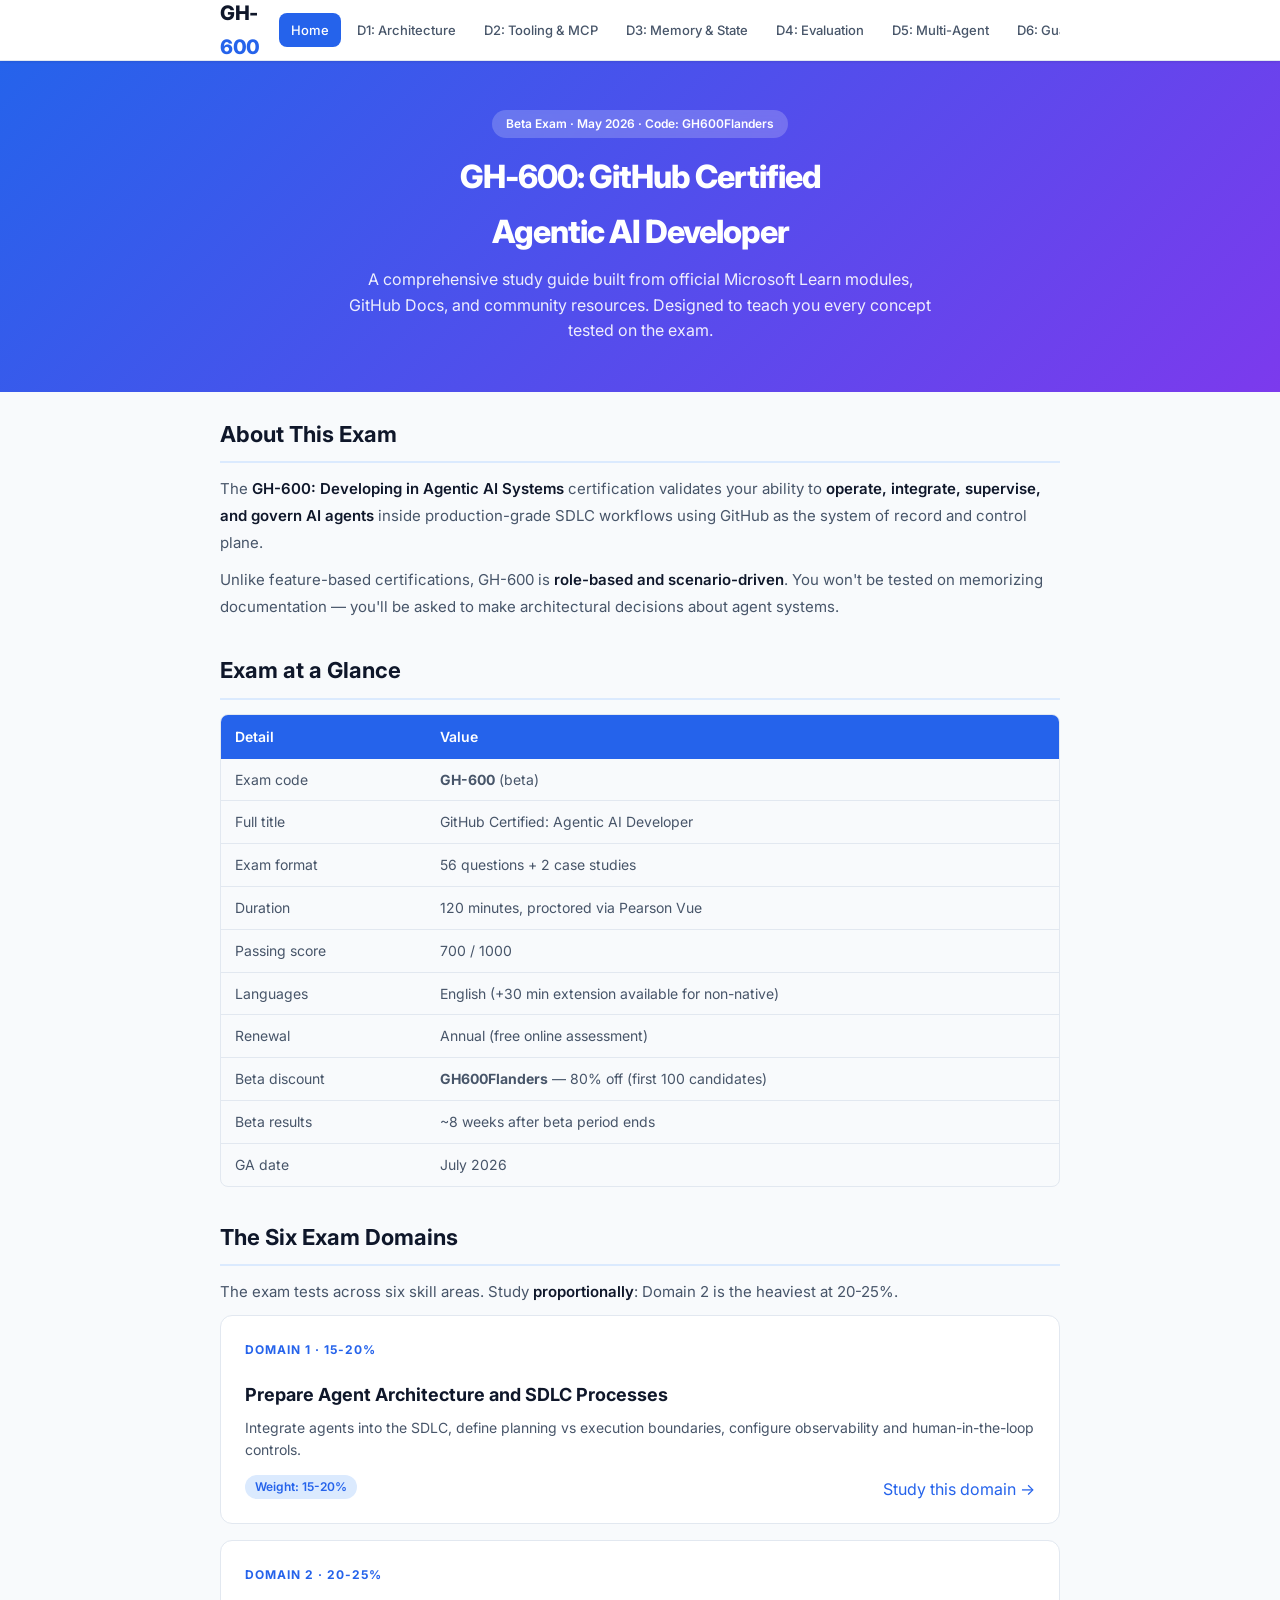
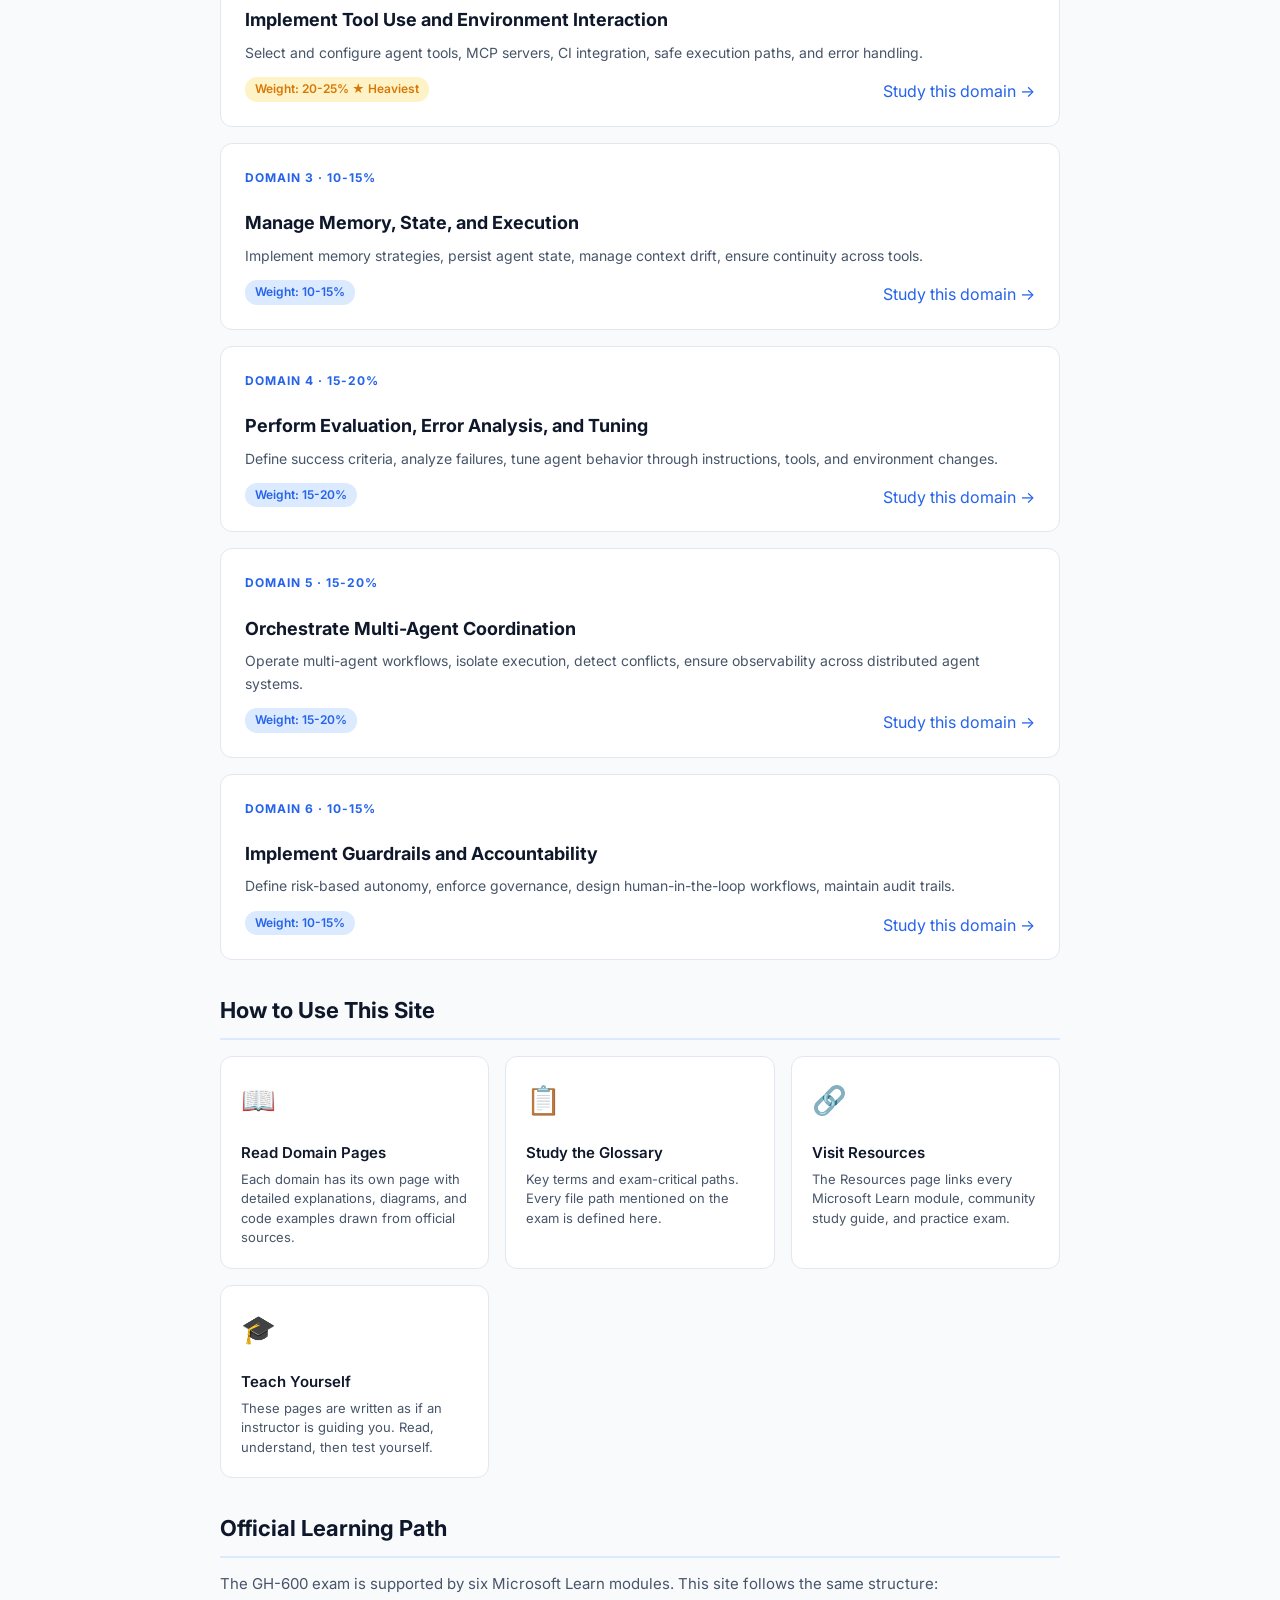
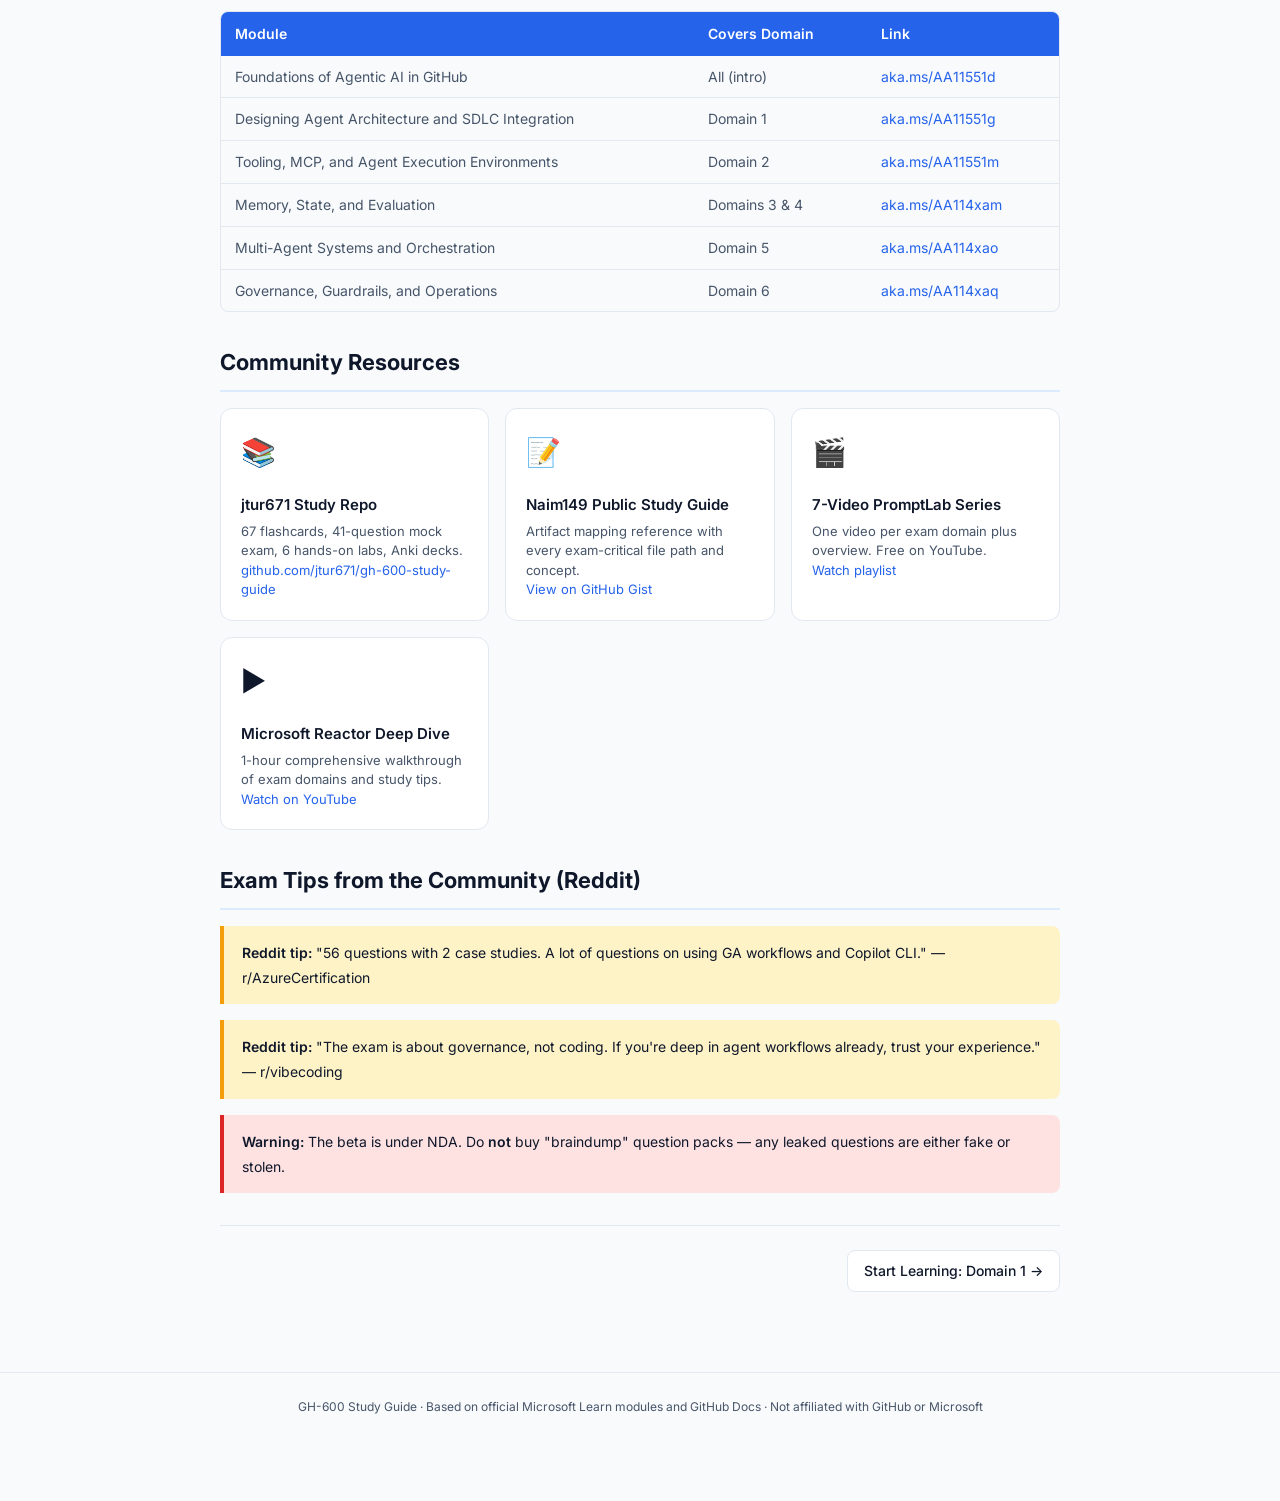
==== index.html @ c852d481 "Initial commit: GH-600 study site with all 6 domains, glossary, resources" ====
<!DOCTYPE html>
<html lang="en">
<head>
<meta charset="UTF-8">
<meta name="viewport" content="width=device-width, initial-scale=1.0">
<title>GH-600 Study - GitHub Certified: Agentic AI Developer</title>
<meta name="description" content="Comprehensive study resource for the GH-600 GitHub Certified: Agentic AI Developer exam">
<link rel="preconnect" href="https://fonts.googleapis.com">
<link href="https://fonts.googleapis.com/css2?family=Inter:wght@400;500;600;700;800&family=JetBrains+Mono:wght@400;500&display=swap" rel="stylesheet">
<link rel="stylesheet" href="style.css">
</head>
<body>

<header class="site-header">
  <div class="header-inner">
    <div class="header-logo"><span>GH-</span>600</div>
    <nav class="header-nav">
      <a href="index.html" class="active">Home</a>
      <a href="domain-1.html">D1: Architecture</a>
      <a href="domain-2.html">D2: Tooling &amp; MCP</a>
      <a href="domain-3.html">D3: Memory &amp; State</a>
      <a href="domain-4.html">D4: Evaluation</a>
      <a href="domain-5.html">D5: Multi-Agent</a>
      <a href="domain-6.html">D6: Guardrails</a>
      <a href="glossary.html">Glossary</a>
      <a href="resources.html">Resources</a>
    </nav>
  </div>
</header>

<section class="hero">
  <div class="hero-badge">Beta Exam · May 2026 · Code: GH600Flanders</div>
  <h1>GH-600: GitHub Certified<br>Agentic AI Developer</h1>
  <p>A comprehensive study guide built from official Microsoft Learn modules, GitHub Docs, and community resources. Designed to teach you every concept tested on the exam.</p>
</section>

<main class="main">

  <div class="section">
    <h2>About This Exam</h2>
    <p>The <strong>GH-600: Developing in Agentic AI Systems</strong> certification validates your ability to <strong>operate, integrate, supervise, and govern AI agents</strong> inside production-grade SDLC workflows using GitHub as the system of record and control plane.</p>
    <p>Unlike feature-based certifications, GH-600 is <strong>role-based and scenario-driven</strong>. You won't be tested on memorizing documentation — you'll be asked to make architectural decisions about agent systems.</p>
  </div>

  <div class="section">
    <h2>Exam at a Glance</h2>
    <div class="table-wrap">
      <table>
        <tr><th>Detail</th><th>Value</th></tr>
        <tr><td>Exam code</td><td><strong>GH-600</strong> (beta)</td></tr>
        <tr><td>Full title</td><td>GitHub Certified: Agentic AI Developer</td></tr>
        <tr><td>Exam format</td><td>56 questions + 2 case studies</td></tr>
        <tr><td>Duration</td><td>120 minutes, proctored via Pearson Vue</td></tr>
        <tr><td>Passing score</td><td>700 / 1000</td></tr>
        <tr><td>Languages</td><td>English (+30 min extension available for non-native)</td></tr>
        <tr><td>Renewal</td><td>Annual (free online assessment)</td></tr>
        <tr><td>Beta discount</td><td><strong>GH600Flanders</strong> — 80% off (first 100 candidates)</td></tr>
        <tr><td>Beta results</td><td>~8 weeks after beta period ends</td></tr>
        <tr><td>GA date</td><td>July 2026</td></tr>
      </table>
    </div>
  </div>

  <div class="section">
    <h2>The Six Exam Domains</h2>
    <p>The exam tests across six skill areas. Study <strong>proportionally</strong>: Domain 2 is the heaviest at 20-25%.</p>

    <div class="domain-card">
      <div class="domain-num">Domain 1 · 15-20%</div>
      <h3>Prepare Agent Architecture and SDLC Processes</h3>
      <p>Integrate agents into the SDLC, define planning vs execution boundaries, configure observability and human-in-the-loop controls.</p>
      <span class="weight">Weight: 15-20%</span>
      <a href="domain-1.html" style="float:right;margin-top:4px">Study this domain &rarr;</a>
    </div>

    <div class="domain-card">
      <div class="domain-num">Domain 2 · 20-25%</div>
      <h3>Implement Tool Use and Environment Interaction</h3>
      <p>Select and configure agent tools, MCP servers, CI integration, safe execution paths, and error handling.</p>
      <span class="weight heavy">Weight: 20-25% ★ Heaviest</span>
      <a href="domain-2.html" style="float:right;margin-top:4px">Study this domain &rarr;</a>
    </div>

    <div class="domain-card">
      <div class="domain-num">Domain 3 · 10-15%</div>
      <h3>Manage Memory, State, and Execution</h3>
      <p>Implement memory strategies, persist agent state, manage context drift, ensure continuity across tools.</p>
      <span class="weight">Weight: 10-15%</span>
      <a href="domain-3.html" style="float:right;margin-top:4px">Study this domain &rarr;</a>
    </div>

    <div class="domain-card">
      <div class="domain-num">Domain 4 · 15-20%</div>
      <h3>Perform Evaluation, Error Analysis, and Tuning</h3>
      <p>Define success criteria, analyze failures, tune agent behavior through instructions, tools, and environment changes.</p>
      <span class="weight">Weight: 15-20%</span>
      <a href="domain-4.html" style="float:right;margin-top:4px">Study this domain &rarr;</a>
    </div>

    <div class="domain-card">
      <div class="domain-num">Domain 5 · 15-20%</div>
      <h3>Orchestrate Multi-Agent Coordination</h3>
      <p>Operate multi-agent workflows, isolate execution, detect conflicts, ensure observability across distributed agent systems.</p>
      <span class="weight">Weight: 15-20%</span>
      <a href="domain-5.html" style="float:right;margin-top:4px">Study this domain &rarr;</a>
    </div>

    <div class="domain-card">
      <div class="domain-num">Domain 6 · 10-15%</div>
      <h3>Implement Guardrails and Accountability</h3>
      <p>Define risk-based autonomy, enforce governance, design human-in-the-loop workflows, maintain audit trails.</p>
      <span class="weight">Weight: 10-15%</span>
      <a href="domain-6.html" style="float:right;margin-top:4px">Study this domain &rarr;</a>
    </div>
  </div>

  <div class="section">
    <h2>How to Use This Site</h2>
    <div class="card-grid">
      <div class="card">
        <div class="card-icon">📖</div>
        <h4>Read Domain Pages</h4>
        <p>Each domain has its own page with detailed explanations, diagrams, and code examples drawn from official sources.</p>
      </div>
      <div class="card">
        <div class="card-icon">📋</div>
        <h4>Study the Glossary</h4>
        <p>Key terms and exam-critical paths. Every file path mentioned on the exam is defined here.</p>
      </div>
      <div class="card">
        <div class="card-icon">🔗</div>
        <h4>Visit Resources</h4>
        <p>The Resources page links every Microsoft Learn module, community study guide, and practice exam.</p>
      </div>
      <div class="card">
        <div class="card-icon">🎓</div>
        <h4>Teach Yourself</h4>
        <p>These pages are written as if an instructor is guiding you. Read, understand, then test yourself.</p>
      </div>
    </div>
  </div>

  <div class="section">
    <h2>Official Learning Path</h2>
    <p>The GH-600 exam is supported by six Microsoft Learn modules. This site follows the same structure:</p>
    <div class="table-wrap">
      <table>
        <tr><th>Module</th><th>Covers Domain</th><th>Link</th></tr>
        <tr><td>Foundations of Agentic AI in GitHub</td><td>All (intro)</td><td><a href="https://aka.ms/AA11551d" target="_blank">aka.ms/AA11551d</a></td></tr>
        <tr><td>Designing Agent Architecture and SDLC Integration</td><td>Domain 1</td><td><a href="https://aka.ms/AA11551g" target="_blank">aka.ms/AA11551g</a></td></tr>
        <tr><td>Tooling, MCP, and Agent Execution Environments</td><td>Domain 2</td><td><a href="https://aka.ms/AA11551m" target="_blank">aka.ms/AA11551m</a></td></tr>
        <tr><td>Memory, State, and Evaluation</td><td>Domains 3 &amp; 4</td><td><a href="https://aka.ms/AA114xam" target="_blank">aka.ms/AA114xam</a></td></tr>
        <tr><td>Multi-Agent Systems and Orchestration</td><td>Domain 5</td><td><a href="https://aka.ms/AA114xao" target="_blank">aka.ms/AA114xao</a></td></tr>
        <tr><td>Governance, Guardrails, and Operations</td><td>Domain 6</td><td><a href="https://aka.ms/AA114xaq" target="_blank">aka.ms/AA114xaq</a></td></tr>
      </table>
    </div>
  </div>

  <div class="section">
    <h2>Community Resources</h2>
    <div class="card-grid">
      <div class="card">
        <div class="card-icon">📚</div>
        <h4>jtur671 Study Repo</h4>
        <p>67 flashcards, 41-question mock exam, 6 hands-on labs, Anki decks.<br><a href="https://github.com/jtur671/gh-600-study-guide" target="_blank">github.com/jtur671/gh-600-study-guide</a></p>
      </div>
      <div class="card">
        <div class="card-icon">📝</div>
        <h4>Naim149 Public Study Guide</h4>
        <p>Artifact mapping reference with every exam-critical file path and concept.<br><a href="https://gist.github.com/naim149/a8aa41c7468685b7d984822c38863aae" target="_blank">View on GitHub Gist</a></p>
      </div>
      <div class="card">
        <div class="card-icon">🎬</div>
        <h4>7-Video PromptLab Series</h4>
        <p>One video per exam domain plus overview. Free on YouTube.<br><a href="https://www.youtube.com/playlist?list=PLxgUmxsBhjMhyjJhNM9dxSCdJj2yExS2Y" target="_blank">Watch playlist</a></p>
      </div>
      <div class="card">
        <div class="card-icon">▶️</div>
        <h4>Microsoft Reactor Deep Dive</h4>
        <p>1-hour comprehensive walkthrough of exam domains and study tips.<br><a href="https://www.youtube.com/watch?v=bgj20o0kYKg" target="_blank">Watch on YouTube</a></p>
      </div>
    </div>
  </div>

  <div class="section">
    <h2>Exam Tips from the Community (Reddit)</h2>
    <div class="callout tip">
      <p><strong>Reddit tip:</strong> "56 questions with 2 case studies. A lot of questions on using GA workflows and Copilot CLI." — r/AzureCertification</p>
    </div>
    <div class="callout tip">
      <p><strong>Reddit tip:</strong> "The exam is about governance, not coding. If you're deep in agent workflows already, trust your experience." — r/vibecoding</p>
    </div>
    <div class="callout warning">
      <p><strong>Warning:</strong> The beta is under NDA. Do <strong>not</strong> buy "braindump" question packs — any leaked questions are either fake or stolen.</p>
    </div>
  </div>

  <div class="nav-links">
    <span></span>
    <a href="domain-1.html">Start Learning: Domain 1 &rarr;</a>
  </div>

</main>

<footer class="site-footer">
  <p>GH-600 Study Guide · Based on official Microsoft Learn modules and GitHub Docs · Not affiliated with GitHub or Microsoft</p>
</footer>

</body>
</html>
---- style.css ----
/* ===== GH-600 STUDY SITE ===== */
:root {
  --bg: #f8fafc;
  --surface: #ffffff;
  --text: #0f172a;
  --text-secondary: #475569;
  --primary: #2563eb;
  --primary-dark: #1d4ed8;
  --primary-light: #dbeafe;
  --primary-glow: rgba(37,99,235,.08);
  --success: #059669;
  --success-light: #d1fae5;
  --error: #dc2626;
  --border: #e2e8f0;
  --border-light: #f1f5f9;
  --shadow: 0 1px 3px rgba(0,0,0,.06),0 1px 2px rgba(0,0,0,.04);
  --shadow-md: 0 4px 6px -1px rgba(0,0,0,.07),0 2px 4px -1px rgba(0,0,0,.04);
  --radius: 12px;
  --radius-sm: 8px;
  --max-w: 880px;
  --font: 'Inter', -apple-system, BlinkMacSystemFont, 'Segoe UI', sans-serif;
  --mono: 'JetBrains Mono', 'Fira Code', monospace;
}

*,*::before,*::after{box-sizing:border-box;margin:0;padding:0}
html{font-size:16px;-webkit-text-size-adjust:100%;scroll-behavior:smooth}
body{font-family:var(--font);background:var(--bg);color:var(--text);line-height:1.7;min-height:100vh;padding-bottom:60px}
a{color:var(--primary);text-decoration:none;transition:color .15s}
a:hover{color:var(--primary-dark);text-decoration:underline}

/* ===== HEADER ===== */
.site-header{background:var(--surface);border-bottom:1px solid var(--border);position:sticky;top:0;z-index:100;box-shadow:var(--shadow)}
.header-inner{max-width:var(--max-w);margin:0 auto;padding:0 20px;display:flex;align-items:center;justify-content:space-between;height:60px}
.header-logo{font-size:20px;font-weight:800;color:var(--primary);letter-spacing:-.5px}
.header-logo span{color:var(--text)}
.header-nav{display:flex;gap:4px;overflow-x:auto;-webkit-overflow-scrolling:touch;scrollbar-width:none}
.header-nav::-webkit-scrollbar{display:none}
.header-nav a{padding:6px 12px;border-radius:var(--radius-sm);font-size:13px;font-weight:500;color:var(--text-secondary);white-space:nowrap;transition:all .15s}
.header-nav a:hover{background:var(--primary-light);color:var(--primary);text-decoration:none}
.header-nav a.active{background:var(--primary);color:#fff}

/* ===== HERO ===== */
.hero{background:linear-gradient(135deg,var(--primary) 0%,#7c3aed 100%);color:#fff;padding:48px 20px;text-align:center}
.hero h1{font-size:32px;font-weight:800;margin-bottom:8px;letter-spacing:-1px}
.hero p{font-size:16px;opacity:.9;max-width:600px;margin:0 auto;line-height:1.6}
.hero-badge{display:inline-block;background:rgba(255,255,255,.2);padding:4px 14px;border-radius:20px;font-size:12px;font-weight:600;margin-bottom:12px;backdrop-filter:blur(4px)}

/* ===== MAIN ===== */
.main{max-width:var(--max-w);margin:0 auto;padding:24px 20px}

/* ===== SECTION ===== */
.section{margin-bottom:32px}
.section h2{font-size:22px;font-weight:700;color:var(--text);margin-bottom:12px;padding-bottom:8px;border-bottom:2px solid var(--primary-light)}
.section h3{font-size:18px;font-weight:600;color:var(--text);margin:20px 0 8px 0}
.section h4{font-size:15px;font-weight:600;color:var(--text);margin:16px 0 6px 0}
.section p{font-size:15px;color:var(--text-secondary);margin-bottom:10px;line-height:1.8}
.section ul,.section ol{padding-left:22px;margin-bottom:12px}
.section li{font-size:15px;color:var(--text-secondary);margin-bottom:6px;line-height:1.7}
.section li strong,.section p strong{color:var(--text);font-weight:600}
.section li code,.section p code{background:var(--primary-light);color:var(--primary);padding:1px 5px;border-radius:4px;font-family:var(--mono);font-size:13px}

/* ===== CALLOUT ===== */
.callout{background:var(--primary-light);border-left:4px solid var(--primary);border-radius:0 var(--radius-sm) var(--radius-sm) 0;padding:14px 18px;margin:16px 0}
.callout p{font-size:14px;color:var(--text);margin:0}
.callout strong{color:var(--primary-dark)}
.callout.tip{background:#fef3c7;border-left-color:#f59e0b}
.callout.warning{background:#fee2e2;border-left-color:#dc2626}
.callout.success{background:var(--success-light);border-left-color:var(--success)}

/* ===== CODE ===== */
.code-block{background:#1e293b;border-radius:var(--radius-sm);padding:16px 18px;margin:14px 0;overflow-x:auto;font-family:var(--mono);font-size:13px;line-height:1.6;color:#e2e8f0;white-space:pre}

/* ===== TABLE ===== */
.table-wrap{overflow-x:auto;margin:14px 0;border-radius:var(--radius-sm);border:1px solid var(--border)}
table{width:100%;border-collapse:collapse;font-size:14px}
th{background:var(--primary);color:#fff;padding:10px 14px;text-align:left;font-weight:600;white-space:nowrap}
td{padding:9px 14px;border-bottom:1px solid var(--border);color:var(--text-secondary);vertical-align:top}
tr:last-child td{border-bottom:none}
tr:nth-child(even){background:var(--bg)}
tr:hover td{background:var(--primary-light)}

/* ===== CARDS GRID ===== */
.card-grid{display:grid;grid-template-columns:repeat(auto-fill,minmax(240px,1fr));gap:16px;margin:16px 0}
.card{background:var(--surface);border:1px solid var(--border);border-radius:var(--radius);padding:20px;transition:all .2s;cursor:default}
.card:hover{box-shadow:var(--shadow-md);border-color:var(--primary)}
.card-icon{font-size:28px;margin-bottom:8px}
.card h4{font-size:15px;font-weight:600;color:var(--text);margin-bottom:4px}
.card p{font-size:13px;color:var(--text-secondary);line-height:1.5;margin:0}

/* ===== DIAGRAM CONTAINER ===== */
.diagram-wrap{background:var(--surface);border:1px solid var(--border);border-radius:var(--radius);padding:24px;margin:16px 0;overflow-x:auto;text-align:center}
.diagram-wrap svg{max-width:100%;height:auto}
.diagram-caption{font-size:12px;color:var(--text-secondary);margin-top:8px;text-align:center;font-style:italic}

/* ===== DOMAIN CARD ===== */
.domain-card{background:var(--surface);border:1px solid var(--border);border-radius:var(--radius);padding:24px;margin-bottom:16px;transition:all .2s}
.domain-card:hover{border-color:var(--primary);box-shadow:var(--shadow-md)}
.domain-card .domain-num{font-size:12px;font-weight:700;color:var(--primary);text-transform:uppercase;letter-spacing:1px;margin-bottom:4px}
.domain-card h3{font-size:18px;font-weight:700;color:var(--text);margin-bottom:6px}
.domain-card p{font-size:14px;color:var(--text-secondary);margin-bottom:10px;line-height:1.6}
.domain-card .weight{display:inline-block;background:var(--primary-light);color:var(--primary);padding:2px 10px;border-radius:12px;font-size:12px;font-weight:600}
.domain-card .weight.heavy{background:#fef3c7;color:#d97706}

/* ===== NAV LINK ===== */
.nav-links{display:flex;justify-content:space-between;padding:24px 0;border-top:1px solid var(--border);margin-top:24px}
.nav-links a{display:inline-flex;align-items:center;gap:6px;padding:8px 16px;background:var(--surface);border:1px solid var(--border);border-radius:var(--radius-sm);font-size:14px;font-weight:500;color:var(--text);transition:all .15s}
.nav-links a:hover{background:var(--primary);color:#fff;text-decoration:none;border-color:var(--primary)}

/* ===== FOOTER ===== */
.site-footer{text-align:center;padding:24px 20px;font-size:12px;color:var(--text-secondary);border-top:1px solid var(--border);margin-top:32px}

/* ===== RESPONSIVE ===== */
@media(max-width:640px){
  .header-inner{padding:0 12px;flex-wrap:wrap;height:auto;gap:8px;padding:10px 12px}
  .header-nav{gap:2px;width:100%;justify-content:center}
  .header-nav a{padding:5px 8px;font-size:11px}
  .hero h1{font-size:24px}
  .hero p{font-size:14px}
  .main{padding:16px 12px}
  .section h2{font-size:19px}
  .card-grid{grid-template-columns:1fr}
  .domain-card{padding:16px}
  .code-block{font-size:11px;padding:10px 12px}
  .nav-links{flex-direction:column;gap:8px}
}
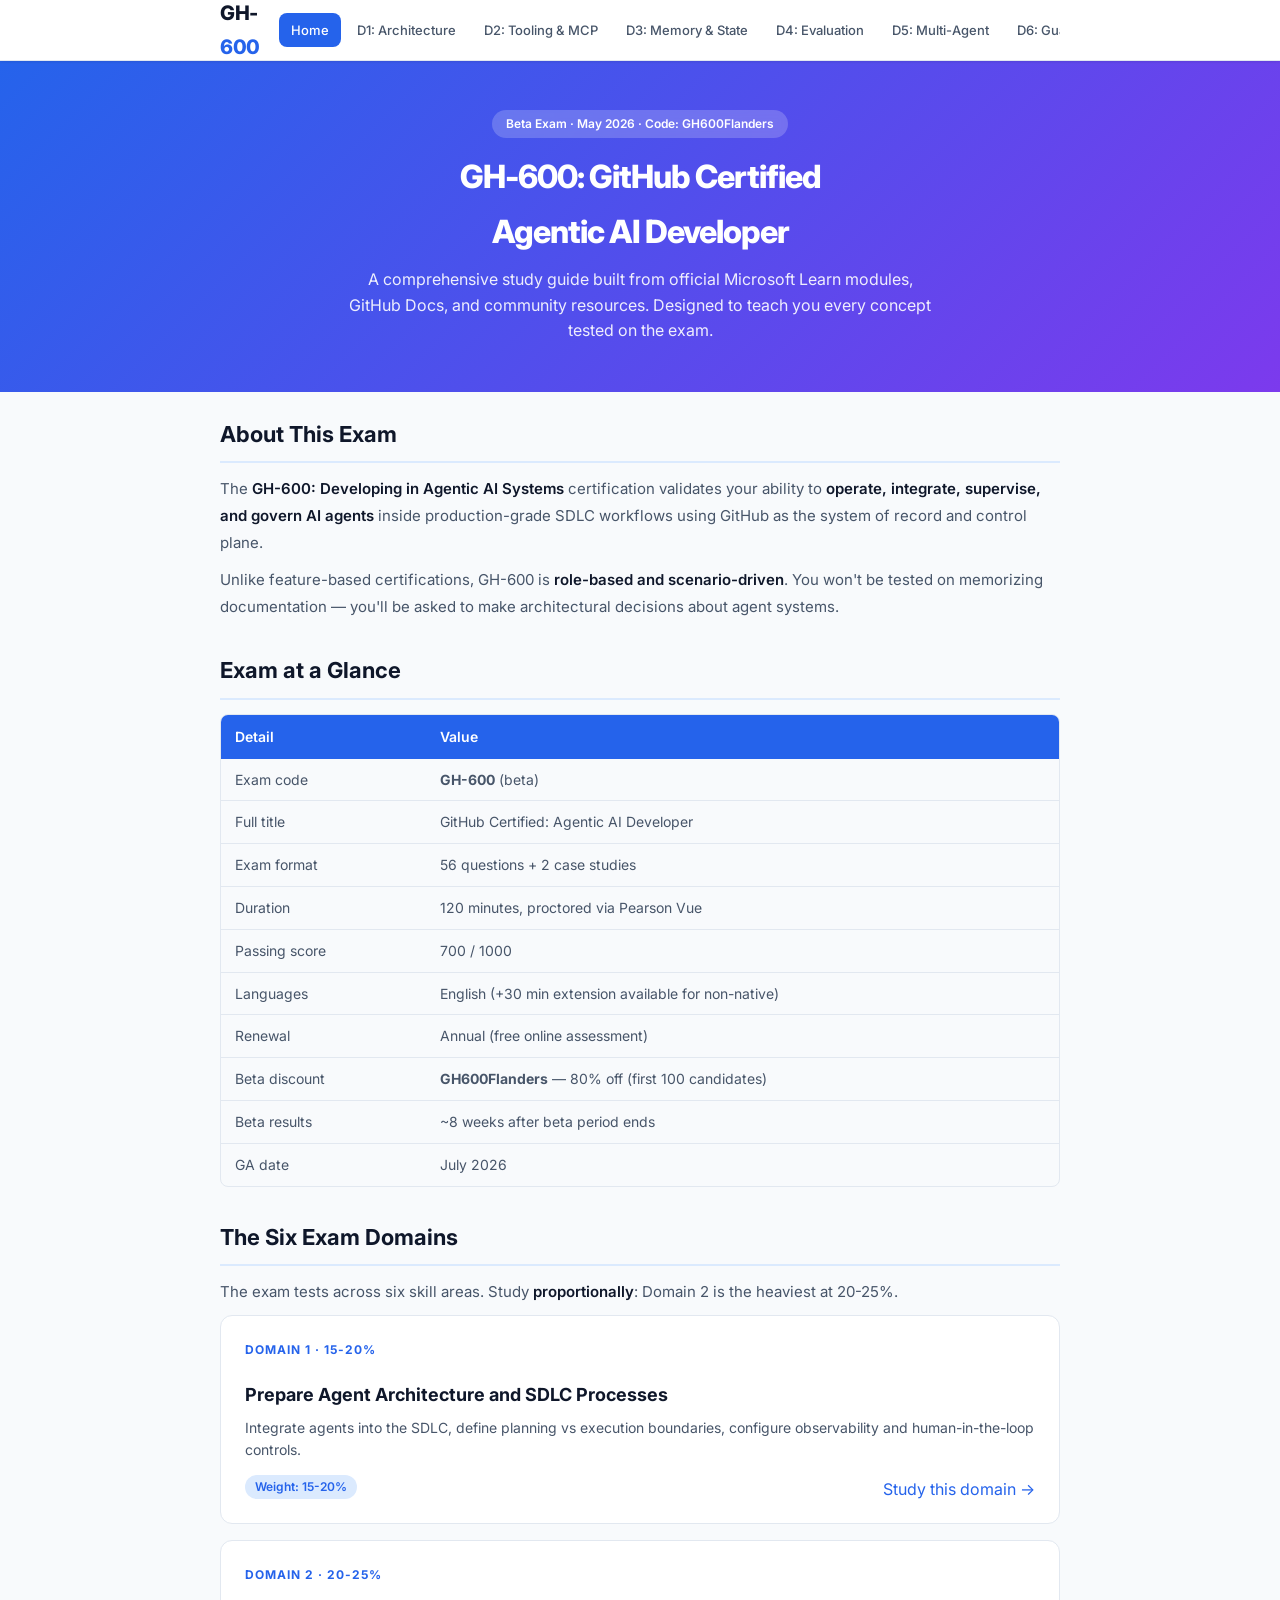
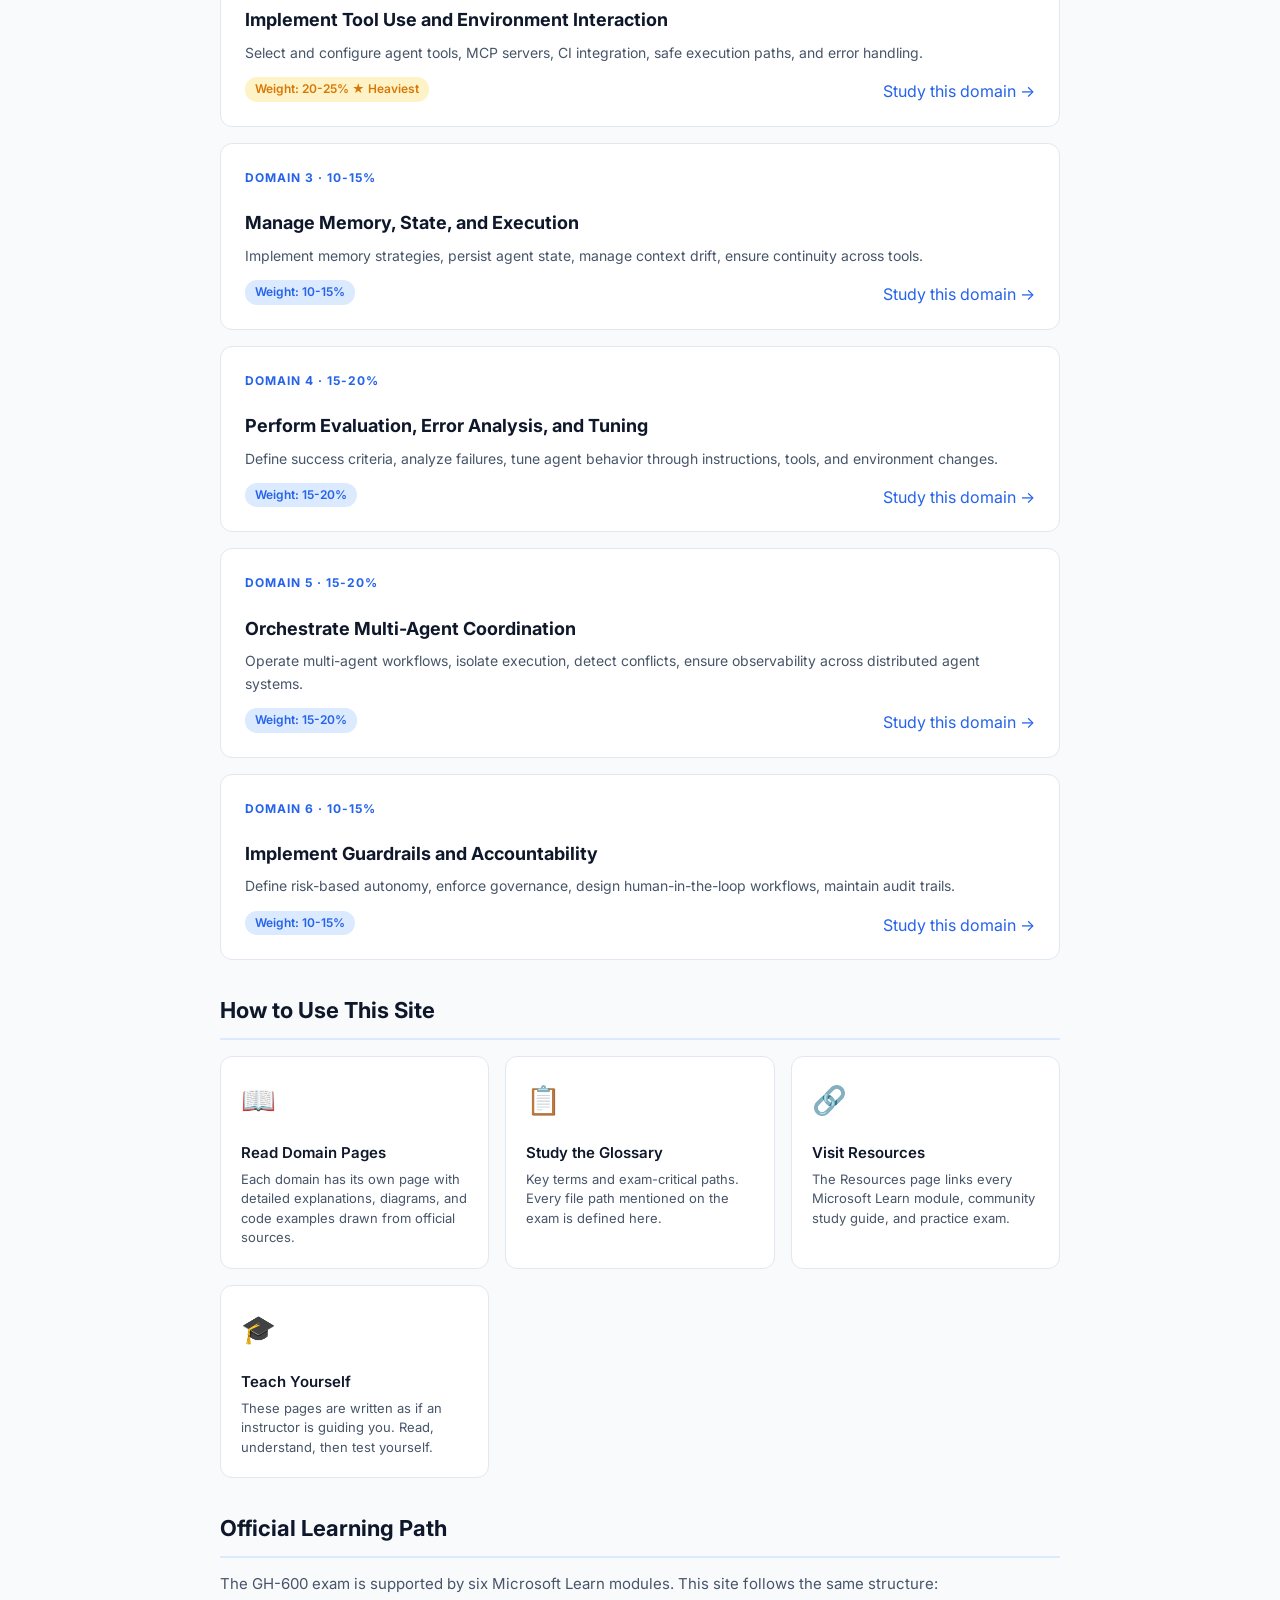
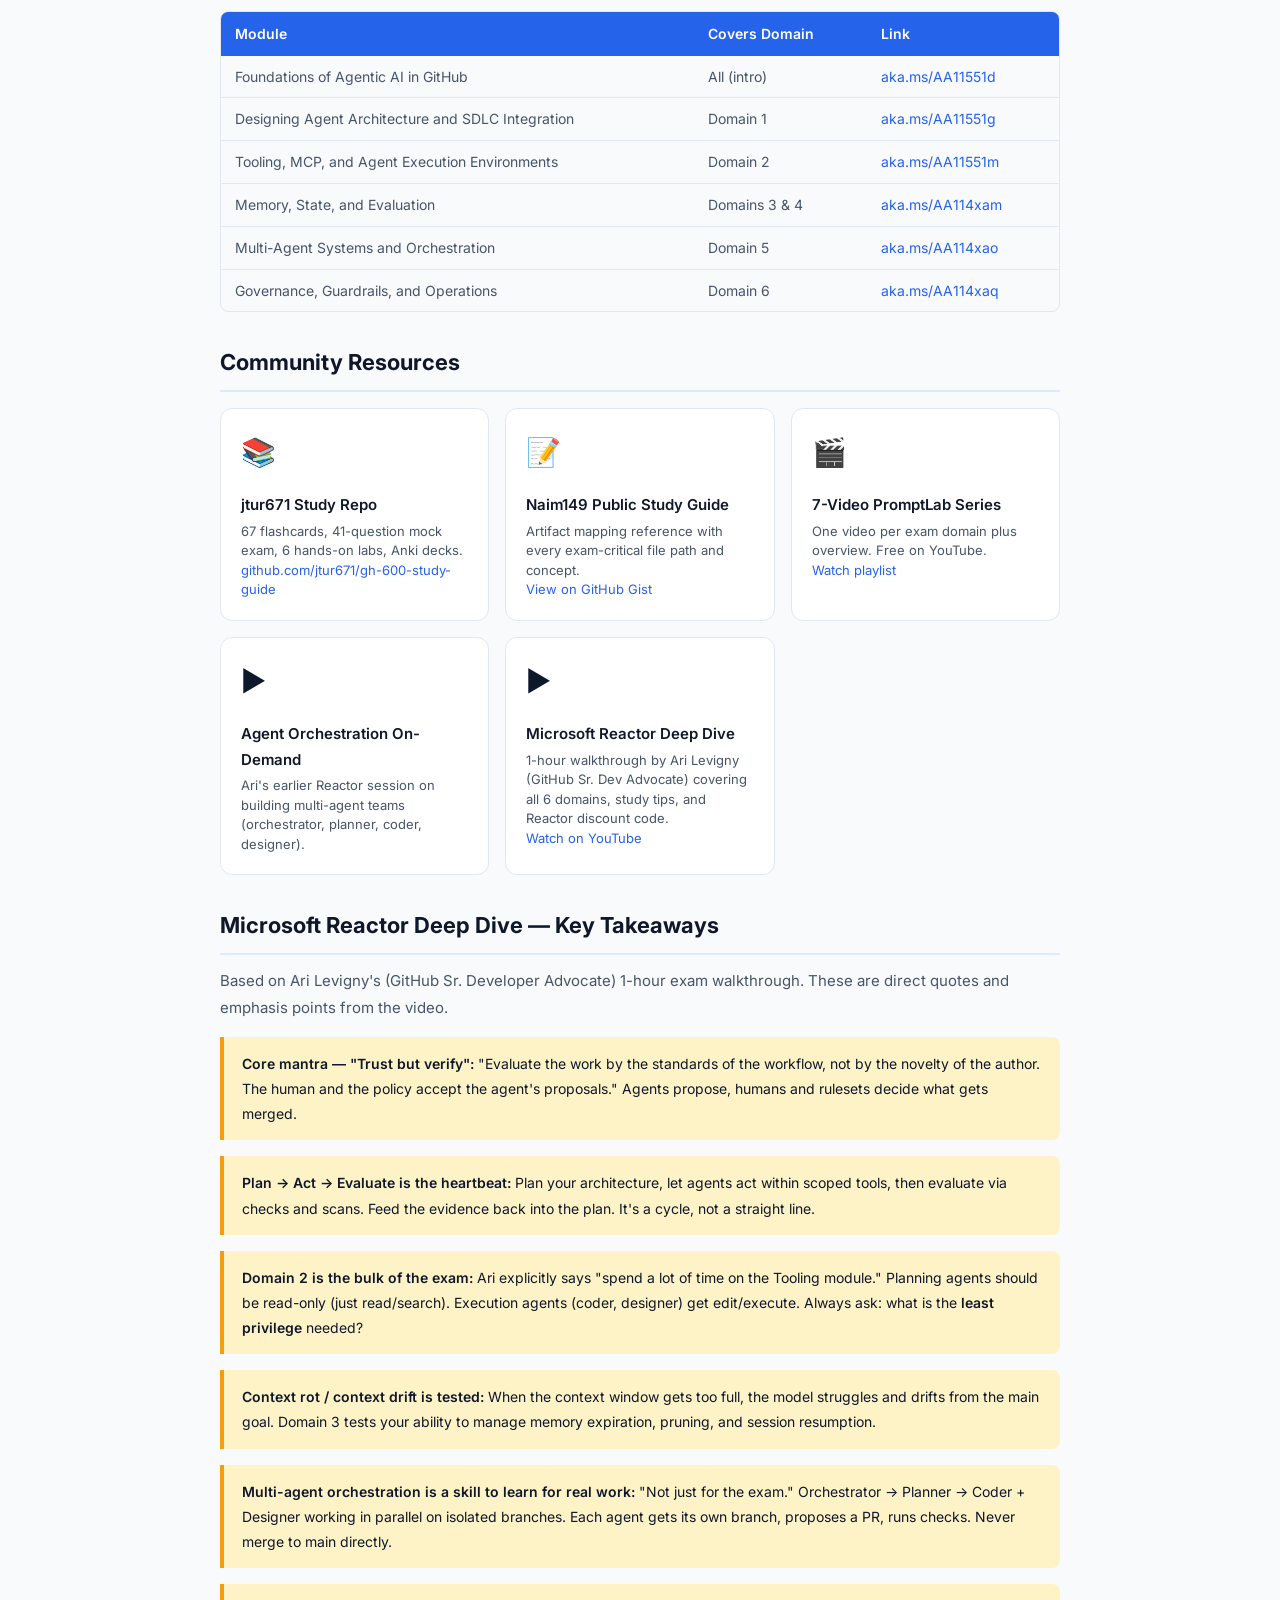
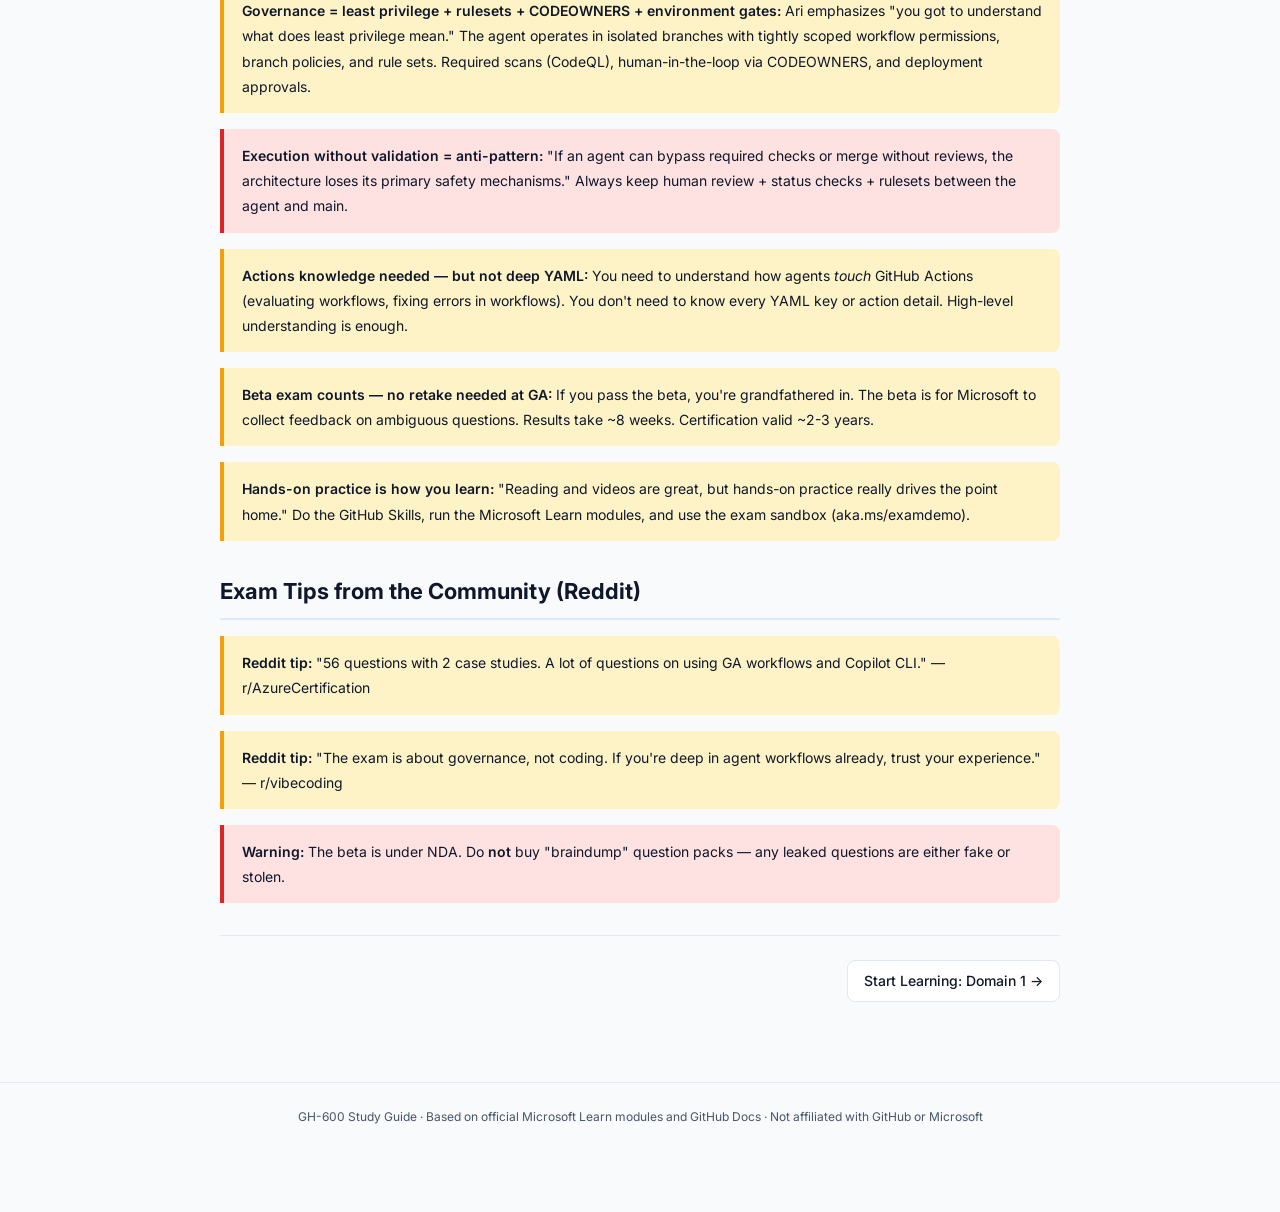
==== commit 5d1979d5: "Add Ari Levigny video insights to all 6 domain pages + index + resources" ====
--- a/index.html
+++ b/index.html
@@ -176,9 +176,59 @@
       </div>
       <div class="card">
         <div class="card-icon">▶️</div>
+        <h4>Agent Orchestration On-Demand</h4>
+        <p>Ari's earlier Reactor session on building multi-agent teams (orchestrator, planner, coder, designer).</p>
+      </div>
+      <div class="card">
+        <div class="card-icon">▶️</div>
         <h4>Microsoft Reactor Deep Dive</h4>
-        <p>1-hour comprehensive walkthrough of exam domains and study tips.<br><a href="https://www.youtube.com/watch?v=bgj20o0kYKg" target="_blank">Watch on YouTube</a></p>
-      </div>
+        <p>1-hour walkthrough by Ari Levigny (GitHub Sr. Dev Advocate) covering all 6 domains, study tips, and Reactor discount code.<br><a href="https://www.youtube.com/watch?v=bgj20o0kYKg" target="_blank">Watch on YouTube</a></p>
+      </div>
+    </div>
+  </div>
+
+  <div class="section">
+    <h2>Microsoft Reactor Deep Dive — Key Takeaways</h2>
+    <p>Based on Ari Levigny's (GitHub Sr. Developer Advocate) 1-hour exam walkthrough. These are direct quotes and emphasis points from the video.</p>
+
+    <div class="callout tip">
+      <p><strong>Core mantra — "Trust but verify":</strong> "Evaluate the work by the standards of the workflow, not by the novelty of the author. The human and the policy accept the agent's proposals." Agents propose, humans and rulesets decide what gets merged.</p>
+    </div>
+
+    <div class="callout tip">
+      <p><strong>Plan &rarr; Act &rarr; Evaluate is the heartbeat:</strong> Plan your architecture, let agents act within scoped tools, then evaluate via checks and scans. Feed the evidence back into the plan. It's a cycle, not a straight line.</p>
+    </div>
+
+    <div class="callout tip">
+      <p><strong>Domain 2 is the bulk of the exam:</strong> Ari explicitly says "spend a lot of time on the Tooling module." Planning agents should be read-only (just read/search). Execution agents (coder, designer) get edit/execute. Always ask: what is the <strong>least privilege</strong> needed?</p>
+    </div>
+
+    <div class="callout tip">
+      <p><strong>Context rot / context drift is tested:</strong> When the context window gets too full, the model struggles and drifts from the main goal. Domain 3 tests your ability to manage memory expiration, pruning, and session resumption.</p>
+    </div>
+
+    <div class="callout tip">
+      <p><strong>Multi-agent orchestration is a skill to learn for real work:</strong> "Not just for the exam." Orchestrator &rarr; Planner &rarr; Coder + Designer working in parallel on isolated branches. Each agent gets its own branch, proposes a PR, runs checks. Never merge to main directly.</p>
+    </div>
+
+    <div class="callout tip">
+      <p><strong>Governance = least privilege + rulesets + CODEOWNERS + environment gates:</strong> Ari emphasizes "you got to understand what does least privilege mean." The agent operates in isolated branches with tightly scoped workflow permissions, branch policies, and rule sets. Required scans (CodeQL), human-in-the-loop via CODEOWNERS, and deployment approvals.</p>
+    </div>
+
+    <div class="callout warning">
+      <p><strong>Execution without validation = anti-pattern:</strong> "If an agent can bypass required checks or merge without reviews, the architecture loses its primary safety mechanisms." Always keep human review + status checks + rulesets between the agent and main.</p>
+    </div>
+
+    <div class="callout tip">
+      <p><strong>Actions knowledge needed — but not deep YAML:</strong> You need to understand how agents <em>touch</em> GitHub Actions (evaluating workflows, fixing errors in workflows). You don't need to know every YAML key or action detail. High-level understanding is enough.</p>
+    </div>
+
+    <div class="callout tip">
+      <p><strong>Beta exam counts — no retake needed at GA:</strong> If you pass the beta, you're grandfathered in. The beta is for Microsoft to collect feedback on ambiguous questions. Results take ~8 weeks. Certification valid ~2-3 years.</p>
+    </div>
+
+    <div class="callout tip">
+      <p><strong>Hands-on practice is how you learn:</strong> "Reading and videos are great, but hands-on practice really drives the point home." Do the GitHub Skills, run the Microsoft Learn modules, and use the exam sandbox (aka.ms/examdemo).</p>
     </div>
   </div>
 
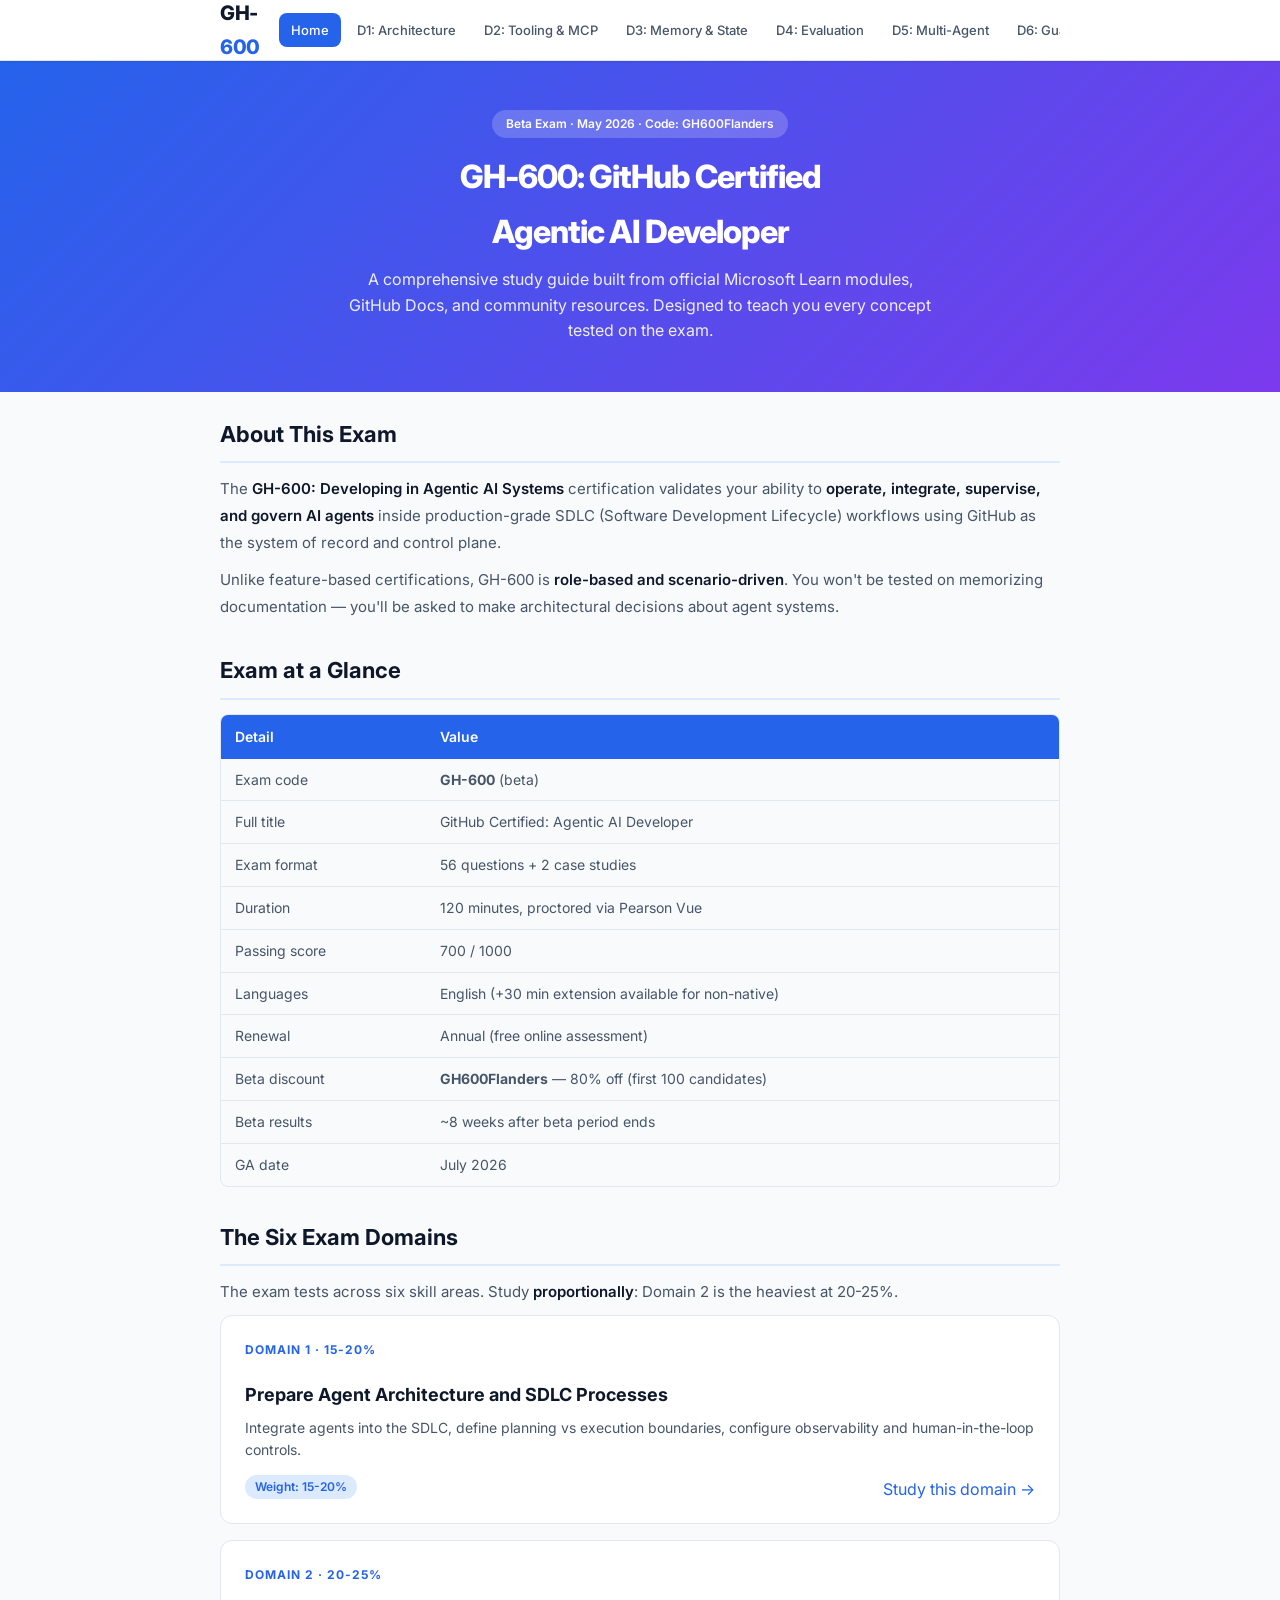
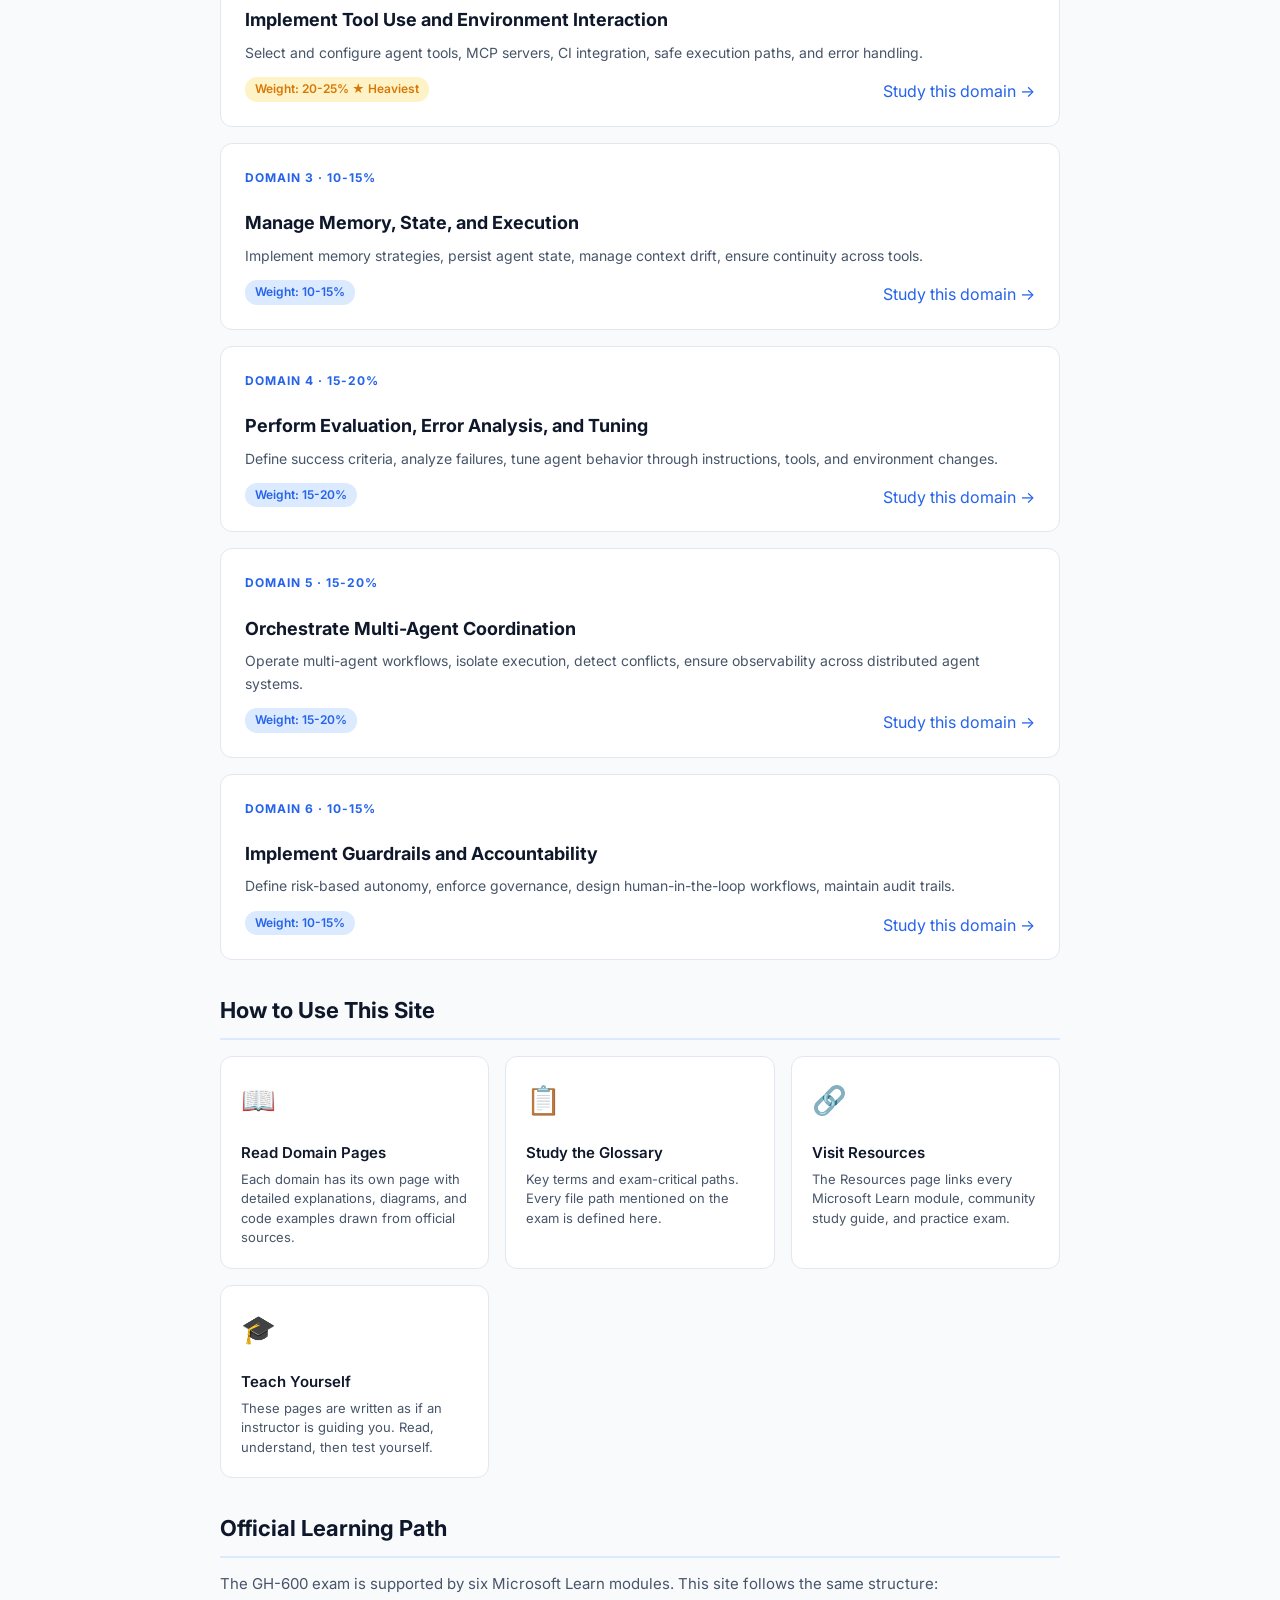
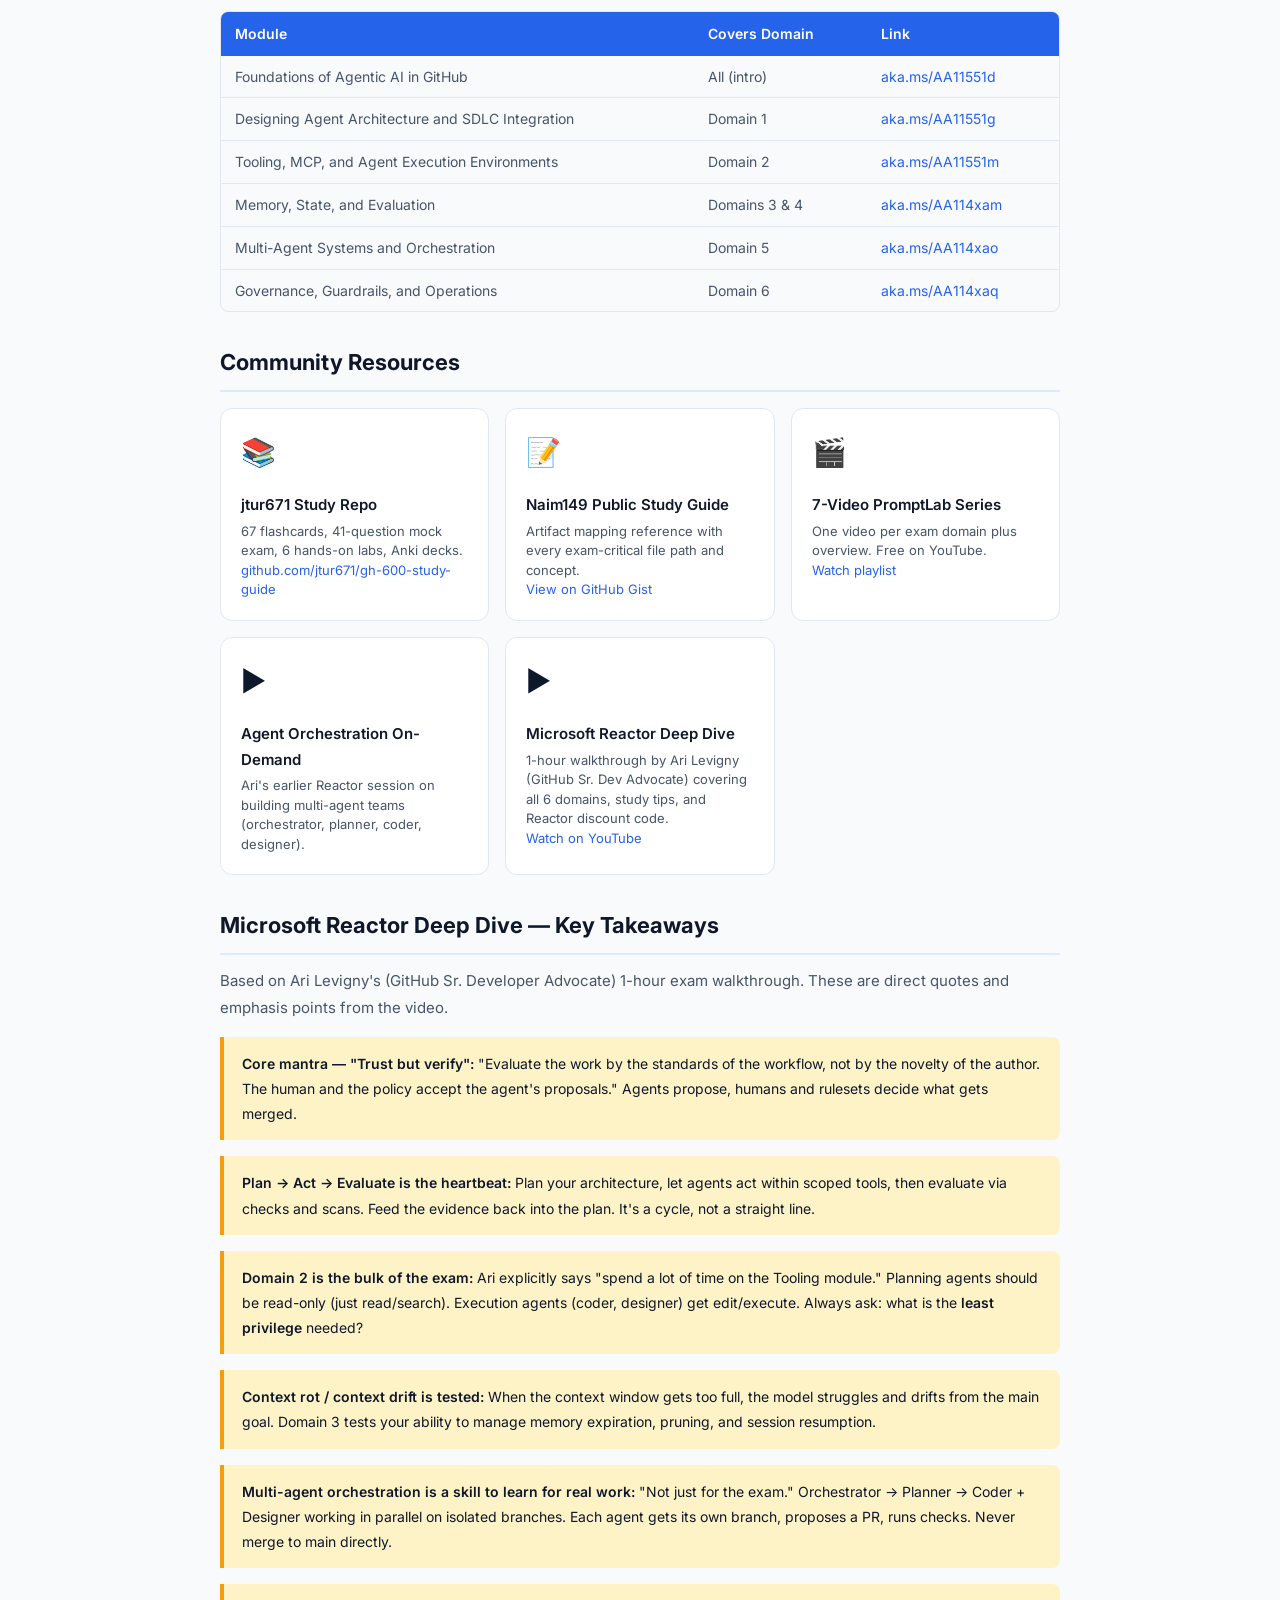
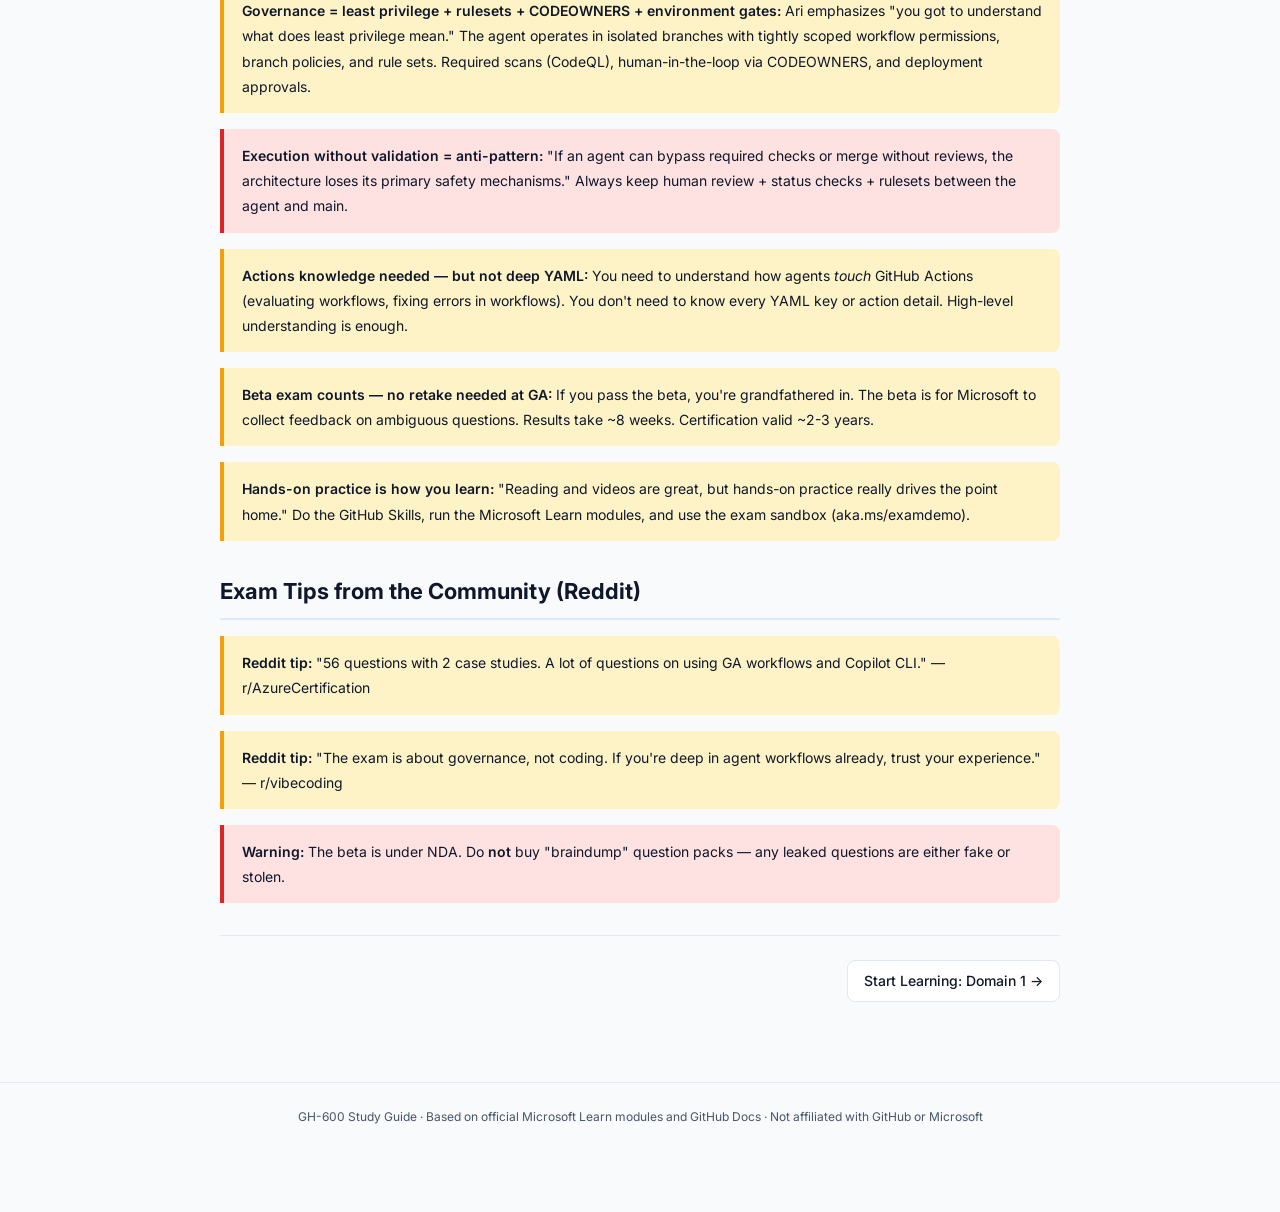
==== commit db2cd466: "Add (Software Development Lifecycle) expansion after first SDLC on each page" ====
--- a/index.html
+++ b/index.html
@@ -38,7 +38,7 @@
 
   <div class="section">
     <h2>About This Exam</h2>
-    <p>The <strong>GH-600: Developing in Agentic AI Systems</strong> certification validates your ability to <strong>operate, integrate, supervise, and govern AI agents</strong> inside production-grade SDLC workflows using GitHub as the system of record and control plane.</p>
+    <p>The <strong>GH-600: Developing in Agentic AI Systems</strong> certification validates your ability to <strong>operate, integrate, supervise, and govern AI agents</strong> inside production-grade SDLC (Software Development Lifecycle) workflows using GitHub as the system of record and control plane.</p>
     <p>Unlike feature-based certifications, GH-600 is <strong>role-based and scenario-driven</strong>. You won't be tested on memorizing documentation — you'll be asked to make architectural decisions about agent systems.</p>
   </div>
 
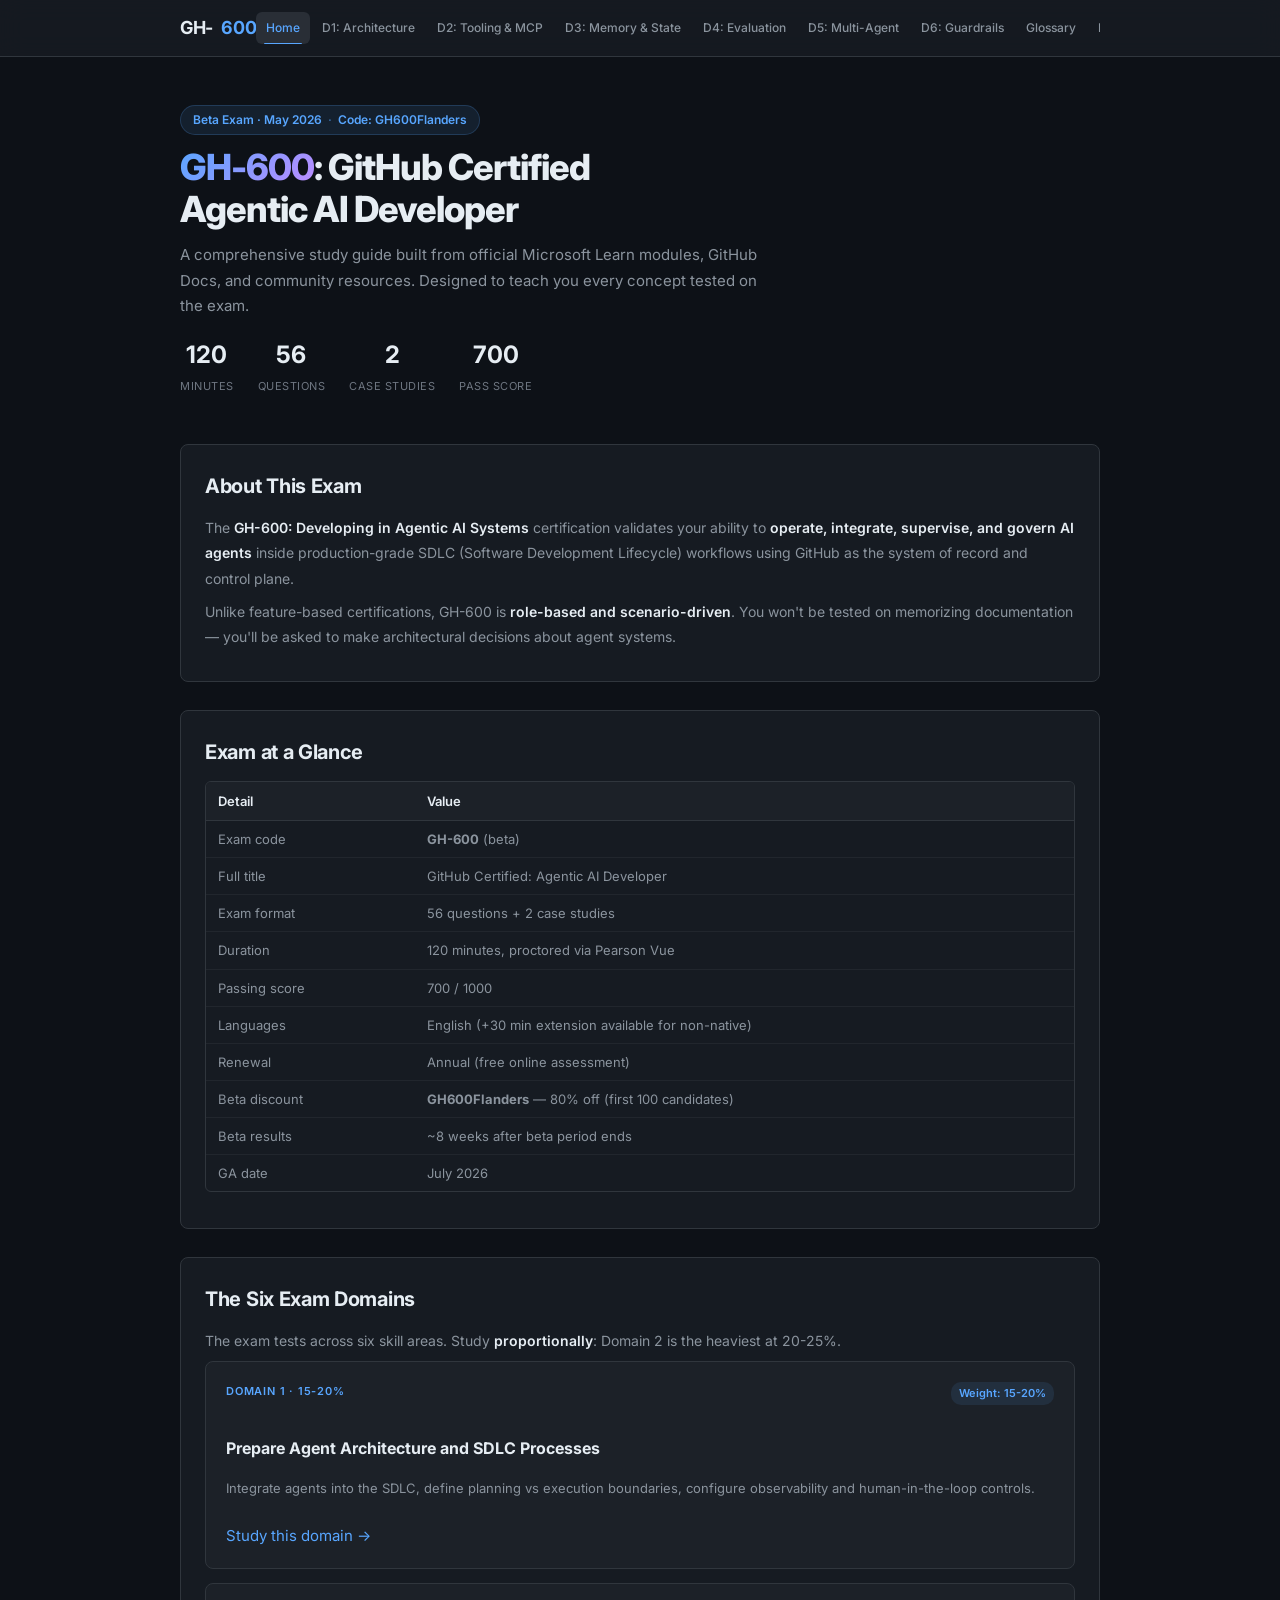
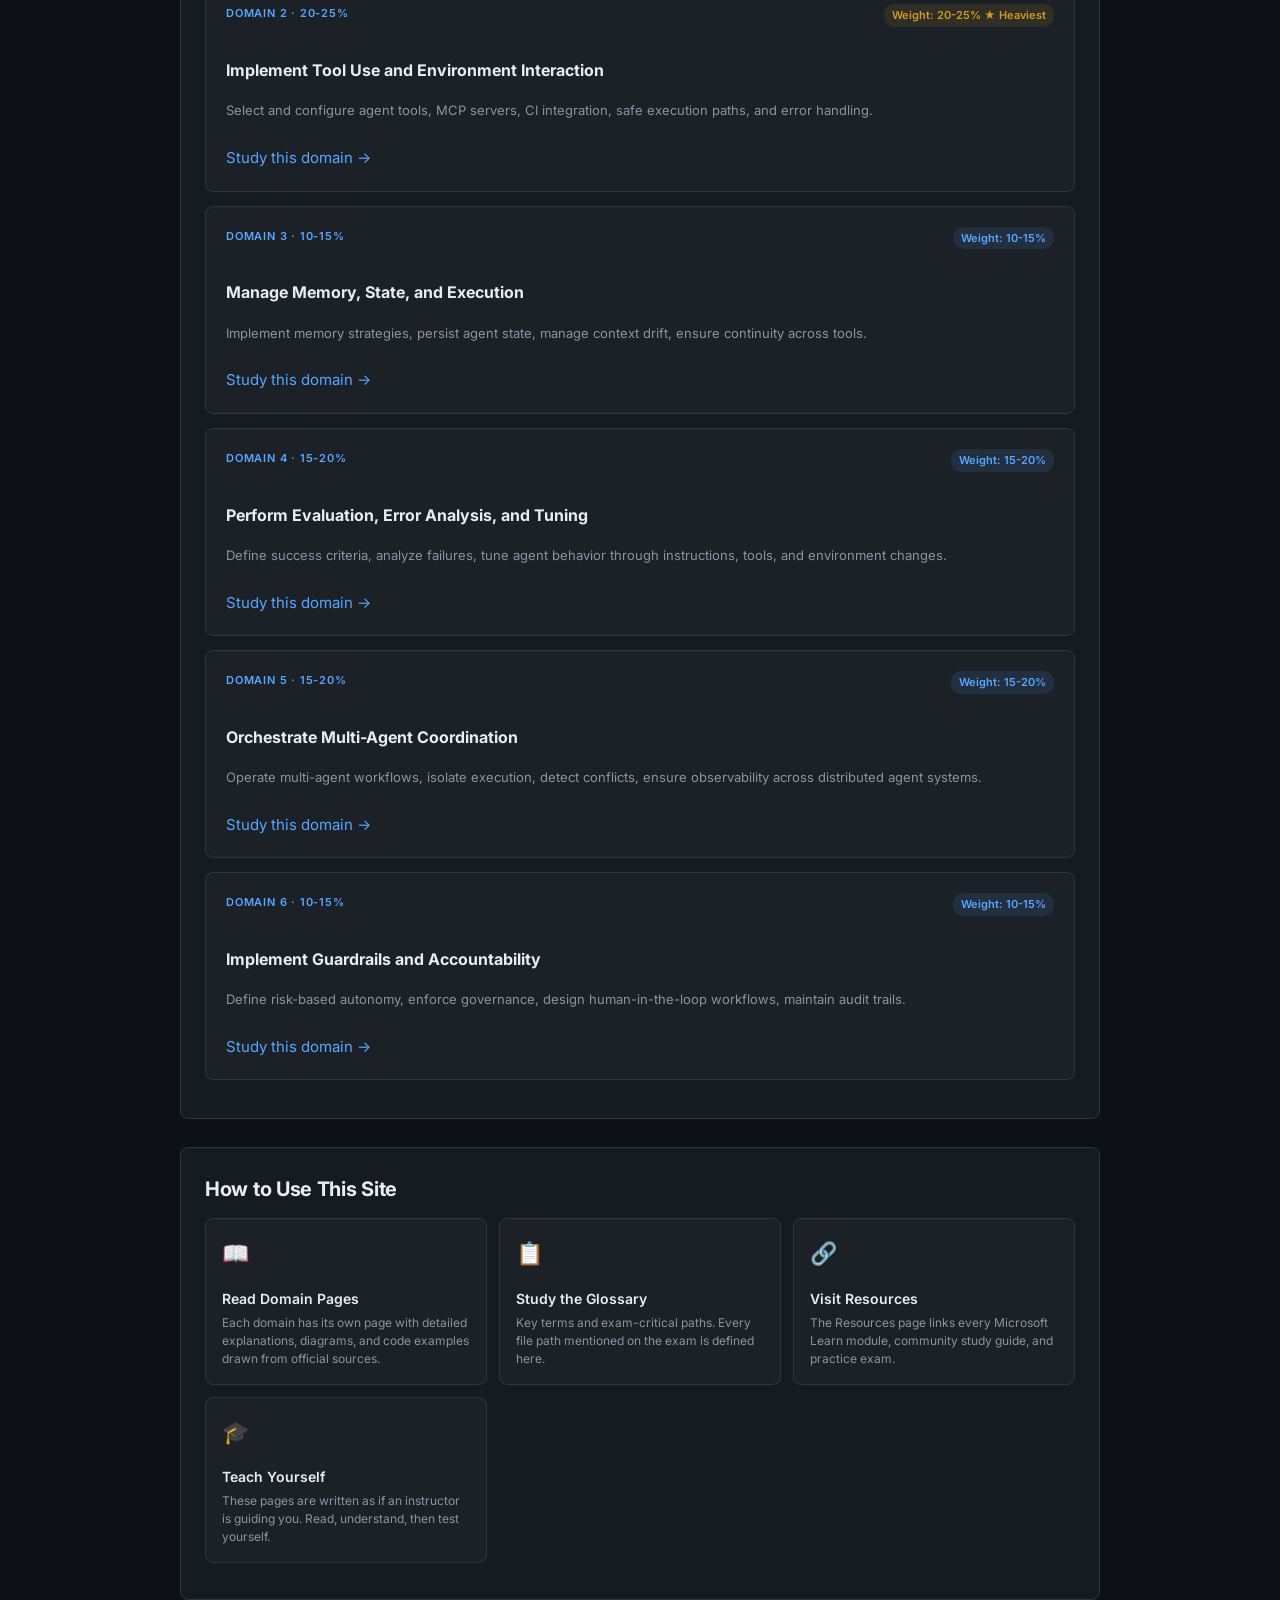
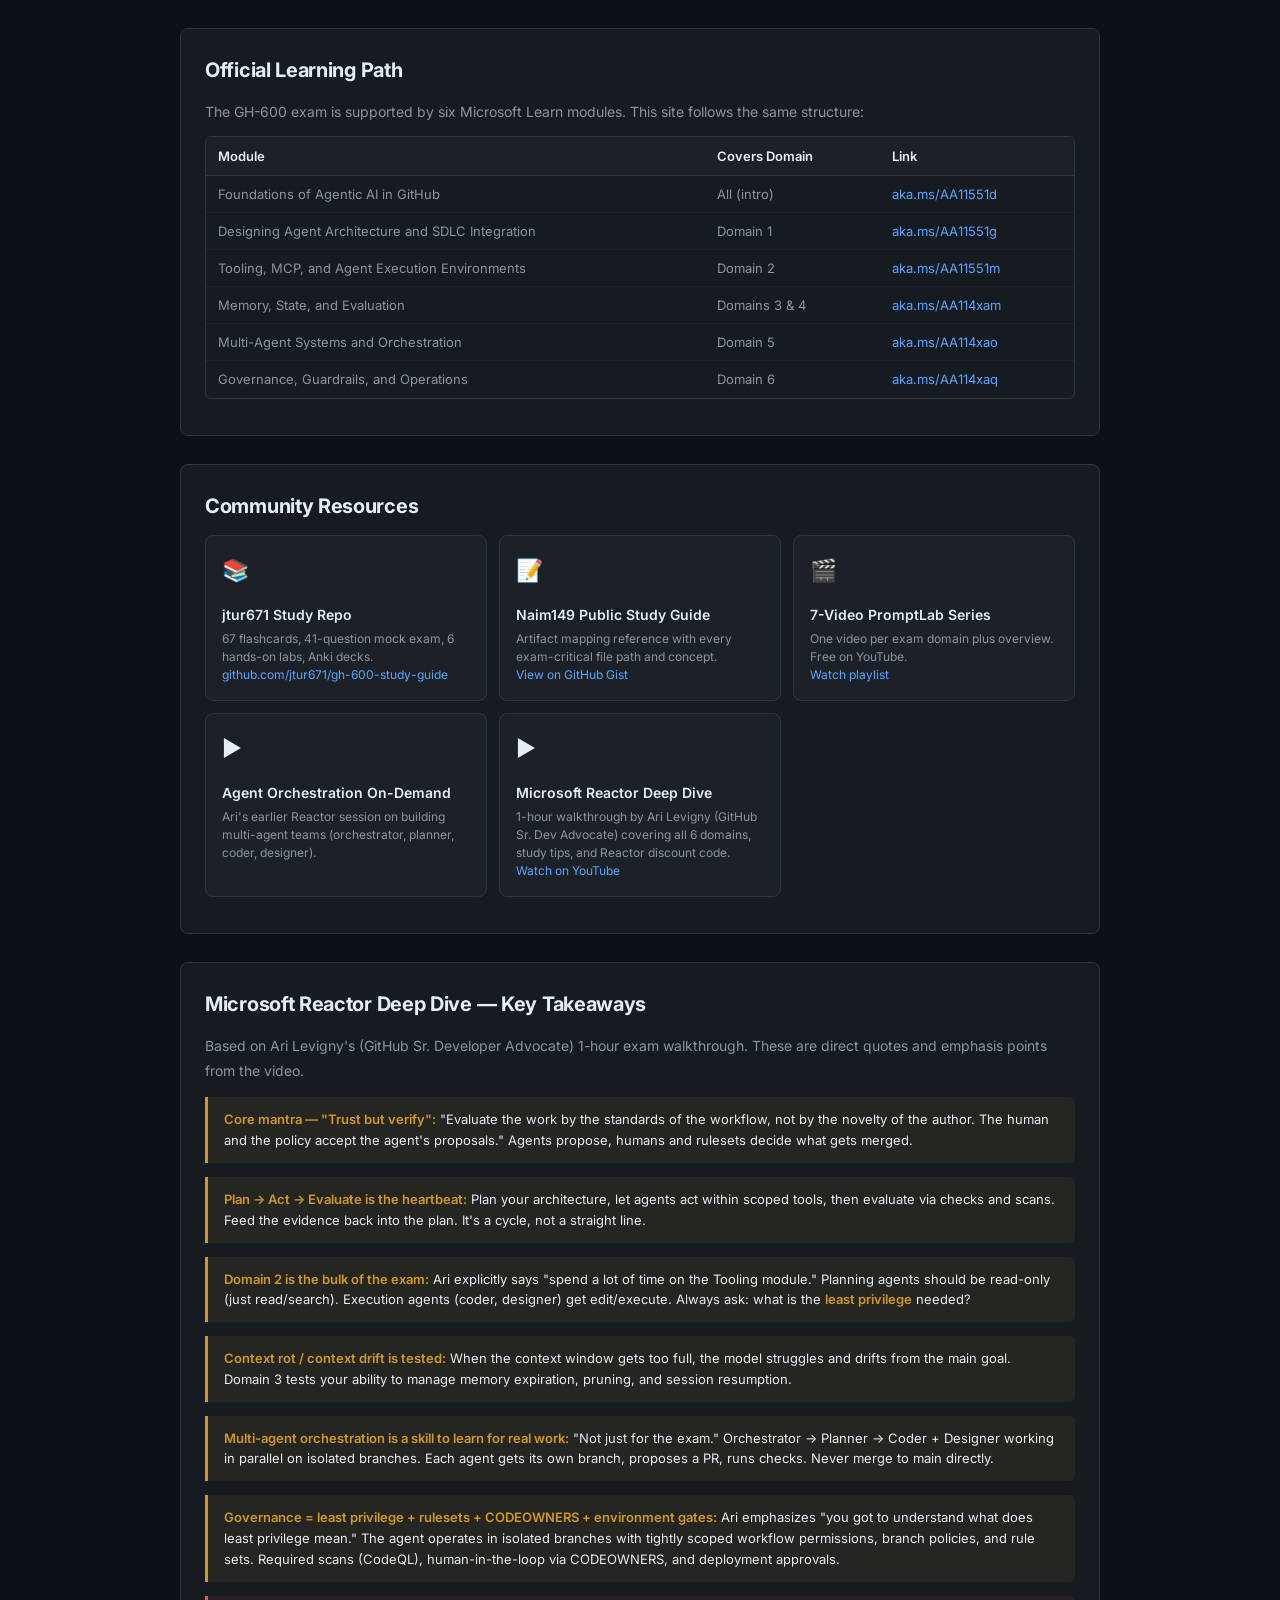
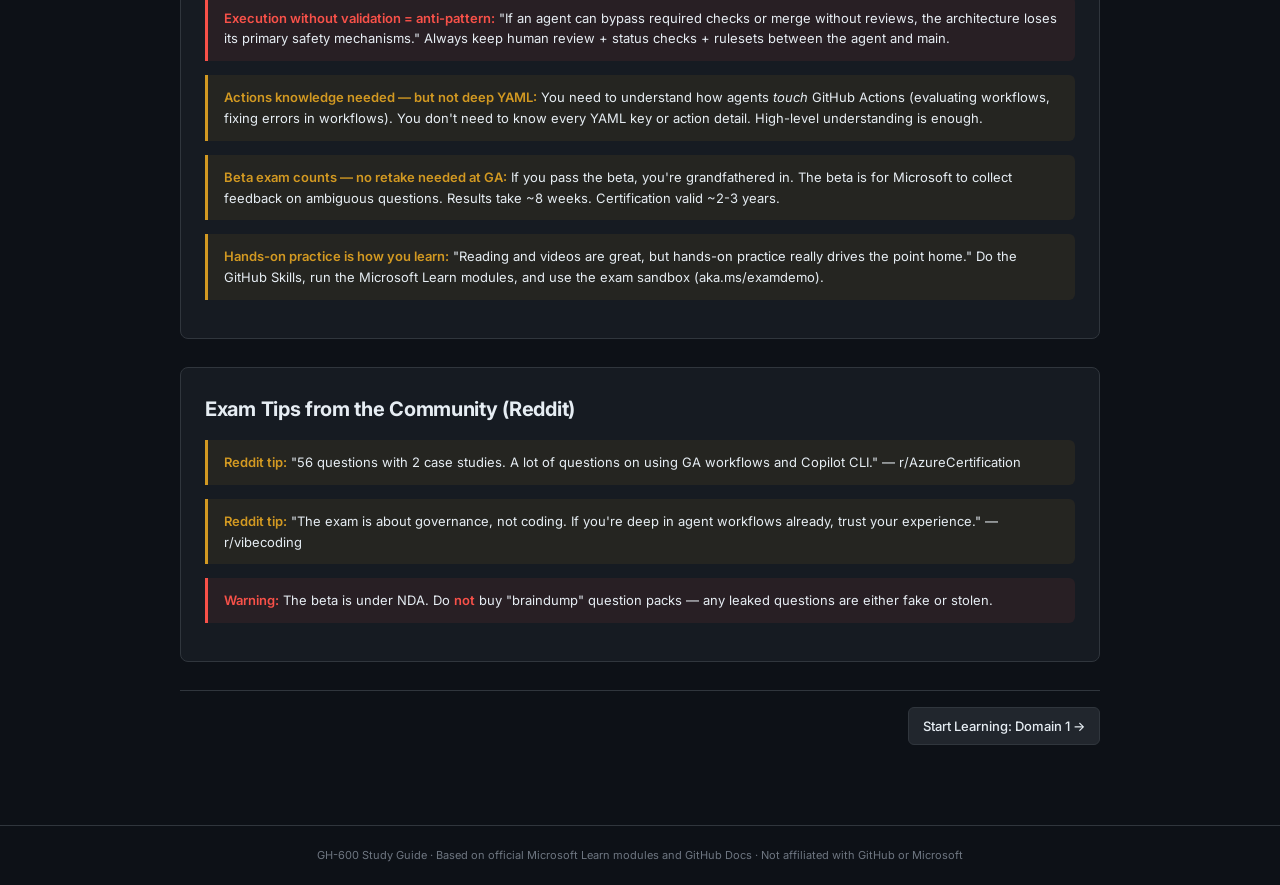
==== commit 3685c43d: "V2: taste-skill redesign — dark theme, Geist fonts, progress ring, scroll reveals, diagram lightbox" ====
--- a/index.html
+++ b/index.html
@@ -29,9 +29,21 @@
 </header>
 
 <section class="hero">
-  <div class="hero-badge">Beta Exam · May 2026 · Code: GH600Flanders</div>
-  <h1>GH-600: GitHub Certified<br>Agentic AI Developer</h1>
-  <p>A comprehensive study guide built from official Microsoft Learn modules, GitHub Docs, and community resources. Designed to teach you every concept tested on the exam.</p>
+  <div class="hero-text">
+    <div class="hero-badge">
+      <span>Beta Exam &middot; May 2026</span>
+      <span style="opacity:.5">&middot;</span>
+      <span>Code: GH600Flanders</span>
+    </div>
+    <h1><span class="highlight">GH-600</span>: GitHub Certified<br>Agentic AI Developer</h1>
+    <p>A comprehensive study guide built from official Microsoft Learn modules, GitHub Docs, and community resources. Designed to teach you every concept tested on the exam.</p>
+    <div class="hero-stats">
+      <div class="hero-stat"><div class="num">120</div><div class="label">Minutes</div></div>
+      <div class="hero-stat"><div class="num">56</div><div class="label">Questions</div></div>
+      <div class="hero-stat"><div class="num">2</div><div class="label">Case Studies</div></div>
+      <div class="hero-stat"><div class="num">700</div><div class="label">Pass Score</div></div>
+    </div>
+  </div>
 </section>
 
 <main class="main">
--- a/style.css
+++ b/style.css
@@ -1,125 +1,258 @@
-/* ===== GH-600 STUDY SITE ===== */
+/* ===== GH-600 V2 — taste-skill inspired ===== */
+/* GitHub Primer dark · Geist · Asymmetric · Dark-first */
+
+@import url('https://fonts.googleapis.com/css2?family=Inter:wght@400;500;600;700;800&family=JetBrains+Mono:wght@400;500&display=swap');
+
 :root {
-  --bg: #f8fafc;
-  --surface: #ffffff;
-  --text: #0f172a;
-  --text-secondary: #475569;
-  --primary: #2563eb;
-  --primary-dark: #1d4ed8;
-  --primary-light: #dbeafe;
-  --primary-glow: rgba(37,99,235,.08);
-  --success: #059669;
-  --success-light: #d1fae5;
-  --error: #dc2626;
-  --border: #e2e8f0;
-  --border-light: #f1f5f9;
-  --shadow: 0 1px 3px rgba(0,0,0,.06),0 1px 2px rgba(0,0,0,.04);
-  --shadow-md: 0 4px 6px -1px rgba(0,0,0,.07),0 2px 4px -1px rgba(0,0,0,.04);
-  --radius: 12px;
-  --radius-sm: 8px;
-  --max-w: 880px;
+  /* GitHub Dark palette */
+  --bg-page: #0d1117;
+  --bg-surface: #161b22;
+  --bg-elevated: #1c2128;
+  --bg-hover: #21262d;
+  --bg-active: #292e36;
+  --text: #e6edf3;
+  --text-secondary: #8b949e;
+  --text-muted: #6e7681;
+  --border: #30363d;
+  --border-light: #21262d;
+  --accent-blue: #58a6ff;
+  --accent-green: #3fb950;
+  --accent-orange: #d29922;
+  --accent-red: #f85149;
+  --accent-purple: #bc8cff;
+  --accent-cyan: #39d2c0;
+  --success: #3fb950;
+  --error: #f85149;
+  --warning: #d29922;
+  --shadow: 0 1px 2px rgba(0,0,0,.3), 0 0 0 1px rgba(0,0,0,.4);
+  --shadow-md: 0 4px 12px rgba(0,0,0,.4), 0 0 0 1px rgba(0,0,0,.4);
+  --radius: 8px;
+  --radius-sm: 6px;
+  --max-w: 960px;
   --font: 'Inter', -apple-system, BlinkMacSystemFont, 'Segoe UI', sans-serif;
   --mono: 'JetBrains Mono', 'Fira Code', monospace;
+  --line: 1px solid var(--border);
 }
 
 *,*::before,*::after{box-sizing:border-box;margin:0;padding:0}
-html{font-size:16px;-webkit-text-size-adjust:100%;scroll-behavior:smooth}
-body{font-family:var(--font);background:var(--bg);color:var(--text);line-height:1.7;min-height:100vh;padding-bottom:60px}
-a{color:var(--primary);text-decoration:none;transition:color .15s}
-a:hover{color:var(--primary-dark);text-decoration:underline}
+html{font-size:15px;-webkit-text-size-adjust:100%;scroll-behavior:smooth;scroll-padding-top:64px}
+body{font-family:var(--font);background:var(--bg-page);color:var(--text);line-height:1.7;min-height:100vh}
+a{color:var(--accent-blue);text-decoration:none;transition:color .15s}
+a:hover{color:#79c0ff;text-decoration:underline}
+
+/* ===== SCROLLBAR ===== */
+::-webkit-scrollbar{width:8px}
+::-webkit-scrollbar-track{background:transparent}
+::-webkit-scrollbar-thumb{background:var(--bg-hover);border-radius:4px}
+::-webkit-scrollbar-thumb:hover{background:var(--bg-active)}
 
 /* ===== HEADER ===== */
-.site-header{background:var(--surface);border-bottom:1px solid var(--border);position:sticky;top:0;z-index:100;box-shadow:var(--shadow)}
-.header-inner{max-width:var(--max-w);margin:0 auto;padding:0 20px;display:flex;align-items:center;justify-content:space-between;height:60px}
-.header-logo{font-size:20px;font-weight:800;color:var(--primary);letter-spacing:-.5px}
+.site-header{position:sticky;top:0;z-index:100;background:var(--bg-surface);border-bottom:var(--line);backdrop-filter:blur(12px);background:rgba(22,27,34,.92)}
+.header-inner{max-width:var(--max-w);margin:0 auto;padding:0 20px;display:flex;align-items:center;justify-content:space-between;height:56px}
+.header-logo{font-size:18px;font-weight:700;color:var(--accent-blue);letter-spacing:-.3px;display:flex;align-items:center;gap:8px}
+.header-logo .logo-dot{width:8px;height:8px;border-radius:50%;background:var(--accent-green);display:inline-block}
 .header-logo span{color:var(--text)}
-.header-nav{display:flex;gap:4px;overflow-x:auto;-webkit-overflow-scrolling:touch;scrollbar-width:none}
+.header-actions{display:flex;align-items:center;gap:8px}
+.progress-ring{width:32px;height:32px;position:relative;cursor:pointer}
+.progress-ring svg{transform:rotate(-90deg)}
+.progress-ring text{font-size:9px;font-weight:700;fill:var(--text-secondary)}
+
+/* ===== HEADER NAV (desktop) ===== */
+.header-nav{display:flex;gap:2px;overflow-x:auto;-webkit-overflow-scrolling:touch;scrollbar-width:none}
 .header-nav::-webkit-scrollbar{display:none}
-.header-nav a{padding:6px 12px;border-radius:var(--radius-sm);font-size:13px;font-weight:500;color:var(--text-secondary);white-space:nowrap;transition:all .15s}
-.header-nav a:hover{background:var(--primary-light);color:var(--primary);text-decoration:none}
-.header-nav a.active{background:var(--primary);color:#fff}
+.header-nav a{padding:6px 10px;border-radius:var(--radius-sm);font-size:12px;font-weight:500;color:var(--text-secondary);white-space:nowrap;transition:all .15s;position:relative}
+.header-nav a:hover{background:var(--bg-hover);color:var(--text);text-decoration:none}
+.header-nav a.active{background:var(--bg-active);color:var(--accent-blue)}
+.header-nav a.active::after{content:'';position:absolute;bottom:-1px;left:8px;right:8px;height:2px;background:var(--accent-blue);border-radius:1px}
 
 /* ===== HERO ===== */
-.hero{background:linear-gradient(135deg,var(--primary) 0%,#7c3aed 100%);color:#fff;padding:48px 20px;text-align:center}
-.hero h1{font-size:32px;font-weight:800;margin-bottom:8px;letter-spacing:-1px}
-.hero p{font-size:16px;opacity:.9;max-width:600px;margin:0 auto;line-height:1.6}
-.hero-badge{display:inline-block;background:rgba(255,255,255,.2);padding:4px 14px;border-radius:20px;font-size:12px;font-weight:600;margin-bottom:12px;backdrop-filter:blur(4px)}
+.hero{padding:48px 20px;max-width:var(--max-w);margin:0 auto;display:grid;grid-template-columns:1fr auto;gap:32px;align-items:start}
+.hero-text h1{font-size:36px;font-weight:800;color:var(--text);letter-spacing:-1px;line-height:1.15;margin-bottom:12px}
+.hero-text h1 .highlight{background:linear-gradient(135deg,var(--accent-blue),var(--accent-purple));-webkit-background-clip:text;-webkit-text-fill-color:transparent;background-clip:text}
+.hero-text p{font-size:15px;color:var(--text-secondary);line-height:1.7;max-width:65ch;margin-bottom:16px}
+.hero-badge{display:inline-flex;align-items:center;gap:6px;background:rgba(88,166,255,.1);border:1px solid rgba(88,166,255,.2);padding:4px 12px;border-radius:20px;font-size:12px;font-weight:600;color:var(--accent-blue);margin-bottom:12px}
+.hero-stats{display:flex;gap:24px;flex-wrap:wrap;margin-top:16px}
+.hero-stat{text-align:center}
+.hero-stat .num{font-size:24px;font-weight:700;color:var(--text)}
+.hero-stat .label{font-size:11px;color:var(--text-muted);text-transform:uppercase;letter-spacing:.5px;margin-top:2px}
+@media(max-width:768px){.hero{grid-template-columns:1fr;padding:32px 16px}.hero-text h1{font-size:26px}}
 
 /* ===== MAIN ===== */
-.main{max-width:var(--max-w);margin:0 auto;padding:24px 20px}
+.main{max-width:var(--max-w);margin:0 auto;padding:0 20px 40px}
+
+/* ===== DAY NAV ===== */
+.day-nav{background:var(--bg-surface);border:var(--line);border-radius:var(--radius);padding:12px 16px;margin-bottom:20px;display:flex;align-items:center;justify-content:space-between;gap:8px}
+.day-nav-btn{background:var(--accent-blue);color:#fff;border:none;border-radius:var(--radius-sm);padding:7px 14px;font-size:13px;font-weight:600;cursor:pointer;white-space:nowrap;transition:opacity .15s}
+.day-nav-btn:disabled{opacity:.3;cursor:default}
+.day-nav-btn.secondary{background:var(--bg-hover);color:var(--text)}
+.day-picker{position:relative}
+.day-picker-btn{background:var(--bg-hover);border:var(--line);border-radius:var(--radius-sm);padding:7px 14px;cursor:pointer;font-size:13px;font-weight:600;color:var(--text);min-width:110px;text-align:center;transition:border-color .15s}
+.day-picker-btn:hover{border-color:var(--accent-blue)}
+.day-picker-dropdown{display:none;position:absolute;top:calc(100% + 4px);left:50%;transform:translateX(-50%);background:var(--bg-elevated);border:var(--line);border-radius:var(--radius);box-shadow:var(--shadow-md);z-index:50;width:300px;max-height:320px;overflow-y:auto;padding:6px}
+.day-picker-dropdown.open{display:block}
+.day-option{padding:6px 10px;border-radius:var(--radius-sm);cursor:pointer;font-size:13px;color:var(--text-secondary);display:flex;align-items:center;gap:8px;transition:background .1s}
+.day-option:hover{background:var(--bg-hover);color:var(--text)}
+.day-option .check{color:var(--accent-green);font-size:13px;width:16px}
+.day-option .num{font-weight:600;color:var(--accent-blue);min-width:24px;font-size:12px}
+
+/* ===== PROGRESS ===== */
+.progress-section{margin-bottom:16px;background:var(--bg-surface);border:var(--line);border-radius:var(--radius);padding:12px 16px}
+.progress-header{display:flex;justify-content:space-between;align-items:center;margin-bottom:6px}
+.progress-header span{font-size:12px;font-weight:600;color:var(--text-secondary)}
+.progress-bar-track{height:4px;background:var(--bg-hover);border-radius:2px;overflow:hidden}
+.progress-bar-fill{height:100%;background:linear-gradient(90deg,var(--accent-blue),var(--accent-cyan));border-radius:2px;transition:width .5s ease;width:0%}
 
 /* ===== SECTION ===== */
-.section{margin-bottom:32px}
-.section h2{font-size:22px;font-weight:700;color:var(--text);margin-bottom:12px;padding-bottom:8px;border-bottom:2px solid var(--primary-light)}
-.section h3{font-size:18px;font-weight:600;color:var(--text);margin:20px 0 8px 0}
-.section h4{font-size:15px;font-weight:600;color:var(--text);margin:16px 0 6px 0}
-.section p{font-size:15px;color:var(--text-secondary);margin-bottom:10px;line-height:1.8}
-.section ul,.section ol{padding-left:22px;margin-bottom:12px}
-.section li{font-size:15px;color:var(--text-secondary);margin-bottom:6px;line-height:1.7}
+.section{margin-bottom:28px;background:var(--bg-surface);border:var(--line);border-radius:var(--radius);padding:24px}
+.section h2{font-size:20px;font-weight:700;color:var(--text);margin-bottom:12px;letter-spacing:-.3px}
+.section h3{font-size:16px;font-weight:600;color:var(--text);margin:20px 0 8px 0}
+.section h4{font-size:14px;font-weight:600;color:var(--text);margin:14px 0 6px 0}
+.section p{font-size:14px;color:var(--text-secondary);margin-bottom:8px;line-height:1.8}
+.section ul,.section ol{padding-left:20px;margin-bottom:10px}
+.section li{font-size:14px;color:var(--text-secondary);margin-bottom:5px;line-height:1.7}
 .section li strong,.section p strong{color:var(--text);font-weight:600}
-.section li code,.section p code{background:var(--primary-light);color:var(--primary);padding:1px 5px;border-radius:4px;font-family:var(--mono);font-size:13px}
+.section li code,.section p code{background:rgba(88,166,255,.12);color:var(--accent-blue);padding:1px 5px;border-radius:3px;font-family:var(--mono);font-size:12px}
 
 /* ===== CALLOUT ===== */
-.callout{background:var(--primary-light);border-left:4px solid var(--primary);border-radius:0 var(--radius-sm) var(--radius-sm) 0;padding:14px 18px;margin:16px 0}
-.callout p{font-size:14px;color:var(--text);margin:0}
-.callout strong{color:var(--primary-dark)}
-.callout.tip{background:#fef3c7;border-left-color:#f59e0b}
-.callout.warning{background:#fee2e2;border-left-color:#dc2626}
-.callout.success{background:var(--success-light);border-left-color:var(--success)}
+.callout{background:rgba(88,166,255,.08);border-left:3px solid var(--accent-blue);border-radius:0 var(--radius-sm) var(--radius-sm) 0;padding:12px 16px;margin:14px 0}
+.callout p{font-size:13px;color:var(--text);margin:0;line-height:1.6}
+.callout p strong{color:var(--accent-blue)}
+.callout.tip{background:rgba(210,153,34,.08);border-left-color:var(--accent-orange)}
+.callout.tip p strong{color:var(--accent-orange)}
+.callout.warning{background:rgba(248,81,73,.08);border-left-color:var(--accent-red)}
+.callout.warning p strong{color:var(--accent-red)}
+.callout.success{background:rgba(63,185,80,.08);border-left-color:var(--accent-green)}
+.callout.success p strong{color:var(--accent-green)}
 
 /* ===== CODE ===== */
-.code-block{background:#1e293b;border-radius:var(--radius-sm);padding:16px 18px;margin:14px 0;overflow-x:auto;font-family:var(--mono);font-size:13px;line-height:1.6;color:#e2e8f0;white-space:pre}
+.code-block{background:#010409;border:var(--line);border-radius:var(--radius-sm);padding:14px 16px;margin:12px 0;overflow-x:auto;font-family:var(--mono);font-size:12.5px;line-height:1.6;color:#e6edf3;white-space:pre;position:relative}
+.code-block::before{content:attr(data-lang);position:absolute;top:6px;right:8px;font-size:10px;color:var(--text-muted);font-family:var(--font);font-weight:500}
 
 /* ===== TABLE ===== */
-.table-wrap{overflow-x:auto;margin:14px 0;border-radius:var(--radius-sm);border:1px solid var(--border)}
-table{width:100%;border-collapse:collapse;font-size:14px}
-th{background:var(--primary);color:#fff;padding:10px 14px;text-align:left;font-weight:600;white-space:nowrap}
-td{padding:9px 14px;border-bottom:1px solid var(--border);color:var(--text-secondary);vertical-align:top}
+.table-wrap{overflow-x:auto;margin:12px 0;border-radius:var(--radius-sm);border:var(--line)}
+table{width:100%;border-collapse:collapse;font-size:13px}
+th{background:var(--bg-elevated);color:var(--text);padding:8px 12px;text-align:left;font-weight:600;white-space:nowrap;border-bottom:var(--line)}
+td{padding:7px 12px;border-bottom:1px solid var(--border-light);color:var(--text-secondary);vertical-align:top}
 tr:last-child td{border-bottom:none}
-tr:nth-child(even){background:var(--bg)}
-tr:hover td{background:var(--primary-light)}
-
-/* ===== CARDS GRID ===== */
-.card-grid{display:grid;grid-template-columns:repeat(auto-fill,minmax(240px,1fr));gap:16px;margin:16px 0}
-.card{background:var(--surface);border:1px solid var(--border);border-radius:var(--radius);padding:20px;transition:all .2s;cursor:default}
-.card:hover{box-shadow:var(--shadow-md);border-color:var(--primary)}
-.card-icon{font-size:28px;margin-bottom:8px}
-.card h4{font-size:15px;font-weight:600;color:var(--text);margin-bottom:4px}
-.card p{font-size:13px;color:var(--text-secondary);line-height:1.5;margin:0}
-
-/* ===== DIAGRAM CONTAINER ===== */
-.diagram-wrap{background:var(--surface);border:1px solid var(--border);border-radius:var(--radius);padding:24px;margin:16px 0;overflow-x:auto;text-align:center}
+tr:hover td{background:var(--bg-hover)}
+
+/* ===== DOMAIN CARDS ===== */
+.domain-card{background:var(--bg-elevated);border:var(--line);border-radius:var(--radius);padding:20px;margin-bottom:14px;transition:all .2s;display:grid;grid-template-columns:1fr auto;gap:12px;align-items:start}
+.domain-card:hover{border-color:var(--accent-blue);background:var(--bg-hover)}
+.domain-card .domain-num{font-size:11px;font-weight:600;color:var(--accent-blue);text-transform:uppercase;letter-spacing:.8px;margin-bottom:2px;grid-column:1}
+.domain-card h3{font-size:16px;font-weight:700;color:var(--text);margin-bottom:4px;grid-column:1}
+.domain-card p{font-size:13px;color:var(--text-secondary);margin-bottom:8px;line-height:1.6;grid-column:1/-1}
+.domain-card .weight{display:inline-block;background:rgba(88,166,255,.1);color:var(--accent-blue);padding:2px 8px;border-radius:10px;font-size:11px;font-weight:600;grid-column:2;grid-row:1/3;align-self:start;white-space:nowrap}
+.domain-card .weight.heavy{background:rgba(210,153,34,.1);color:var(--accent-orange)}
+
+/* ===== CARD GRID ===== */
+.card-grid{display:grid;grid-template-columns:repeat(auto-fill,minmax(220px,1fr));gap:12px;margin:12px 0}
+.card{background:var(--bg-elevated);border:var(--line);border-radius:var(--radius);padding:16px;transition:all .2s;cursor:default}
+.card:hover{border-color:var(--accent-blue)}
+.card-icon{font-size:22px;margin-bottom:6px}
+.card h4{font-size:14px;font-weight:600;color:var(--text);margin-bottom:3px}
+.card p{font-size:12px;color:var(--text-secondary);line-height:1.5;margin:0}
+
+/* ===== DIAGRAM ===== */
+.diagram-wrap{background:var(--bg-elevated);border:var(--line);border-radius:var(--radius);padding:20px;margin:14px 0;overflow-x:auto;text-align:center;cursor:zoom-in;transition:border-color .2s}
+.diagram-wrap:hover{border-color:var(--accent-blue)}
 .diagram-wrap svg{max-width:100%;height:auto}
-.diagram-caption{font-size:12px;color:var(--text-secondary);margin-top:8px;text-align:center;font-style:italic}
-
-/* ===== DOMAIN CARD ===== */
-.domain-card{background:var(--surface);border:1px solid var(--border);border-radius:var(--radius);padding:24px;margin-bottom:16px;transition:all .2s}
-.domain-card:hover{border-color:var(--primary);box-shadow:var(--shadow-md)}
-.domain-card .domain-num{font-size:12px;font-weight:700;color:var(--primary);text-transform:uppercase;letter-spacing:1px;margin-bottom:4px}
-.domain-card h3{font-size:18px;font-weight:700;color:var(--text);margin-bottom:6px}
-.domain-card p{font-size:14px;color:var(--text-secondary);margin-bottom:10px;line-height:1.6}
-.domain-card .weight{display:inline-block;background:var(--primary-light);color:var(--primary);padding:2px 10px;border-radius:12px;font-size:12px;font-weight:600}
-.domain-card .weight.heavy{background:#fef3c7;color:#d97706}
-
-/* ===== NAV LINK ===== */
-.nav-links{display:flex;justify-content:space-between;padding:24px 0;border-top:1px solid var(--border);margin-top:24px}
-.nav-links a{display:inline-flex;align-items:center;gap:6px;padding:8px 16px;background:var(--surface);border:1px solid var(--border);border-radius:var(--radius-sm);font-size:14px;font-weight:500;color:var(--text);transition:all .15s}
-.nav-links a:hover{background:var(--primary);color:#fff;text-decoration:none;border-color:var(--primary)}
+.diagram-wrap svg text{font-family:var(--font)!important}
+.diagram-caption{font-size:11px;color:var(--text-muted);margin-top:8px;text-align:center;font-style:italic}
+
+/* ===== DIAGRAM LIGHTBOX ===== */
+.lightbox{display:none;position:fixed;top:0;left:0;right:0;bottom:0;background:rgba(0,0,0,.85);z-index:300;padding:40px;cursor:zoom-out;overflow:auto}
+.lightbox.open{display:flex;align-items:center;justify-content:center}
+.lightbox svg{max-width:95%;max-height:90vh;background:var(--bg-elevated);border-radius:var(--radius);padding:20px}
+
+/* ===== GLOSSARY ===== */
+.glossary-search{width:100%;padding:8px 12px;border:var(--line);border-radius:var(--radius-sm);font-size:13px;background:var(--bg-hover);color:var(--text);margin-bottom:10px;font-family:inherit;outline:none;transition:border-color .15s}
+.glossary-search:focus{border-color:var(--accent-blue)}
+.glossary-term{padding:8px 10px;border-bottom:1px solid var(--border-light)}
+.glossary-term:last-child{border-bottom:none}
+.glossary-term .term{font-weight:600;font-size:13px;color:var(--accent-blue)}
+.glossary-term .def{font-size:12px;color:var(--text-secondary);margin-top:1px;line-height:1.5}
+
+/* ===== CHEAT SHEET ===== */
+.cheat-grid{display:grid;grid-template-columns:1fr 1fr;gap:8px}
+@media(max-width:480px){.cheat-grid{grid-template-columns:1fr}}
+.cheat-card{background:var(--bg-elevated);border:var(--line);border-radius:var(--radius-sm);padding:10px 12px}
+.cheat-card h4{font-size:11px;font-weight:700;color:var(--accent-blue);margin-bottom:3px;text-transform:uppercase;letter-spacing:.5px}
+.cheat-card p{font-size:11px;color:var(--text-secondary);line-height:1.5}
+
+/* ===== TABS ===== */
+.tabs{display:flex;gap:4px;margin-bottom:16px;overflow-x:auto;-webkit-overflow-scrolling:touch;padding-bottom:4px}
+.tab{padding:7px 14px;border-radius:var(--radius-sm);font-size:13px;font-weight:600;cursor:pointer;white-space:nowrap;background:transparent;color:var(--text-secondary);border:var(--line);font-family:inherit;transition:all .15s}
+.tab.active{background:var(--accent-blue);color:#fff;border-color:var(--accent-blue)}
+.tab:hover:not(.active){background:var(--bg-hover);border-color:var(--text-muted)}
+.tab-content{display:none}
+.tab-content.active{display:block}
+
+/* ===== SEARCH ===== */
+.search-overlay{display:none;position:fixed;top:0;left:0;right:0;bottom:0;background:rgba(0,0,0,.7);z-index:200;padding:20px;backdrop-filter:blur(4px)}
+.search-overlay.open{display:block}
+.search-modal{max-width:560px;margin:40px auto 0;background:var(--bg-elevated);border:var(--line);border-radius:var(--radius);padding:20px;box-shadow:var(--shadow-md)}
+.search-input{width:100%;padding:10px 14px;font-size:15px;border:var(--line);border-radius:var(--radius-sm);background:var(--bg-hover);color:var(--text);font-family:inherit;outline:none}
+.search-input:focus{border-color:var(--accent-blue)}
+.search-results{margin-top:10px;max-height:360px;overflow-y:auto}
+.search-result{padding:8px 10px;border-bottom:1px solid var(--border-light);cursor:pointer}
+.search-result:hover{background:var(--bg-hover)}
+.search-result .result-title{font-size:13px;font-weight:600;color:var(--text)}
+.search-result .result-preview{font-size:11px;color:var(--text-secondary);margin-top:1px}
+.search-result .result-day{font-size:10px;color:var(--accent-blue);font-weight:600}
+
+/* ===== NAV LINKS ===== */
+.nav-links{display:flex;justify-content:space-between;padding:16px 0;border-top:var(--line);margin-top:16px}
+.nav-links a{display:inline-flex;align-items:center;gap:6px;padding:7px 14px;background:var(--bg-hover);border:var(--line);border-radius:var(--radius-sm);font-size:13px;font-weight:500;color:var(--text);transition:all .15s}
+.nav-links a:hover{background:var(--accent-blue);color:#fff;text-decoration:none;border-color:var(--accent-blue)}
 
 /* ===== FOOTER ===== */
-.site-footer{text-align:center;padding:24px 20px;font-size:12px;color:var(--text-secondary);border-top:1px solid var(--border);margin-top:32px}
+.site-footer{text-align:center;padding:20px;font-size:11px;color:var(--text-muted);border-top:var(--line);margin-top:24px}
+
+/* ===== ANIMATIONS ===== */
+@keyframes fadeIn{from{opacity:0;transform:translateY(6px)}to{opacity:1;transform:translateY(0)}}
+.day-section.active{animation:fadeIn .35s ease}
+.quiz-card{animation:fadeIn .3s ease}
+
+/* ===== PRINT ===== */
+@media print{body{background:#fff!important;color:#000!important}.site-header,.day-nav,.progress-section,.tabs,.theme-btn,.search-btn,.lightbox{display:none!important}.day-section{display:block!important;page-break-after:always}.section{background:#fff!important;border:none!important;box-shadow:none!important}.code-block{background:#f5f5f5!important;color:#000!important}}
 
 /* ===== RESPONSIVE ===== */
 @media(max-width:640px){
-  .header-inner{padding:0 12px;flex-wrap:wrap;height:auto;gap:8px;padding:10px 12px}
-  .header-nav{gap:2px;width:100%;justify-content:center}
-  .header-nav a{padding:5px 8px;font-size:11px}
-  .hero h1{font-size:24px}
-  .hero p{font-size:14px}
-  .main{padding:16px 12px}
-  .section h2{font-size:19px}
+  .header-inner{padding:0 12px;gap:6px}
+  .header-nav{gap:2px}
+  .header-nav a{padding:4px 7px;font-size:10px}
+  .main{padding:0 12px 24px}
+  .hero{padding:24px 12px}
+  .hero-text h1{font-size:22px}
+  .section{padding:16px}
+  .section h2{font-size:17px}
   .card-grid{grid-template-columns:1fr}
-  .domain-card{padding:16px}
+  .domain-card{grid-template-columns:1fr}
   .code-block{font-size:11px;padding:10px 12px}
-  .nav-links{flex-direction:column;gap:8px}
+  .nav-links{flex-direction:column;gap:6px}
+  .day-picker-dropdown{width:260px}
+  .search-overlay{padding:10px}
+  .search-modal{margin-top:20px}
 }
+
+/* ===== QUIZ ===== */
+.quiz-card{background:var(--bg-elevated);border:var(--line);border-radius:var(--radius);padding:14px;margin-bottom:12px;transition:border-color .2s}
+.quiz-card.answered-correct{border-color:var(--accent-green);background:rgba(63,185,80,.06)}
+.quiz-card.answered-wrong{border-color:var(--accent-red);background:rgba(248,81,73,.06)}
+.quiz-q-num{font-size:11px;font-weight:600;color:var(--accent-blue);margin-bottom:2px;text-transform:uppercase;letter-spacing:.5px}
+.quiz-q-text{font-size:13px;font-weight:600;color:var(--text);margin-bottom:8px;line-height:1.5}
+.quiz-options{display:flex;flex-direction:column;gap:5px}
+.quiz-option{background:var(--bg-hover);border:var(--line);border-radius:var(--radius-sm);padding:8px 12px;cursor:pointer;font-size:12px;color:var(--text-secondary);text-align:left;transition:all .12s;font-family:inherit}
+.quiz-option:hover{background:var(--bg-active);border-color:var(--accent-blue);color:var(--text)}
+.quiz-option:disabled{cursor:default;opacity:.6}
+.quiz-option.correct{background:rgba(63,185,80,.12);border-color:var(--accent-green);color:var(--accent-green);font-weight:600}
+.quiz-option.wrong{background:rgba(248,81,73,.12);border-color:var(--accent-red);color:var(--accent-red)}
+.quiz-option.revealed{background:rgba(63,185,80,.12);border-color:var(--accent-green)}
+.quiz-feedback{font-size:12px;margin-top:6px;padding:6px 10px;border-radius:var(--radius-sm);display:none}
+.quiz-feedback.show{display:block}
+.quiz-feedback.correct{background:rgba(63,185,80,.1);color:var(--accent-green)}
+.quiz-feedback.wrong{background:rgba(248,81,73,.1);color:var(--accent-red)}
+.quiz-explanation{font-size:12px;color:var(--text-secondary);margin-top:4px;padding:6px 10px;background:var(--bg-hover);border-radius:var(--radius-sm);display:none;line-height:1.5}
+.quiz-explanation.show{display:block}
+.quiz-score{margin-bottom:12px;font-size:13px;font-weight:600;color:var(--text);padding:8px 12px;background:var(--bg-elevated);border:var(--line);border-radius:var(--radius)}
